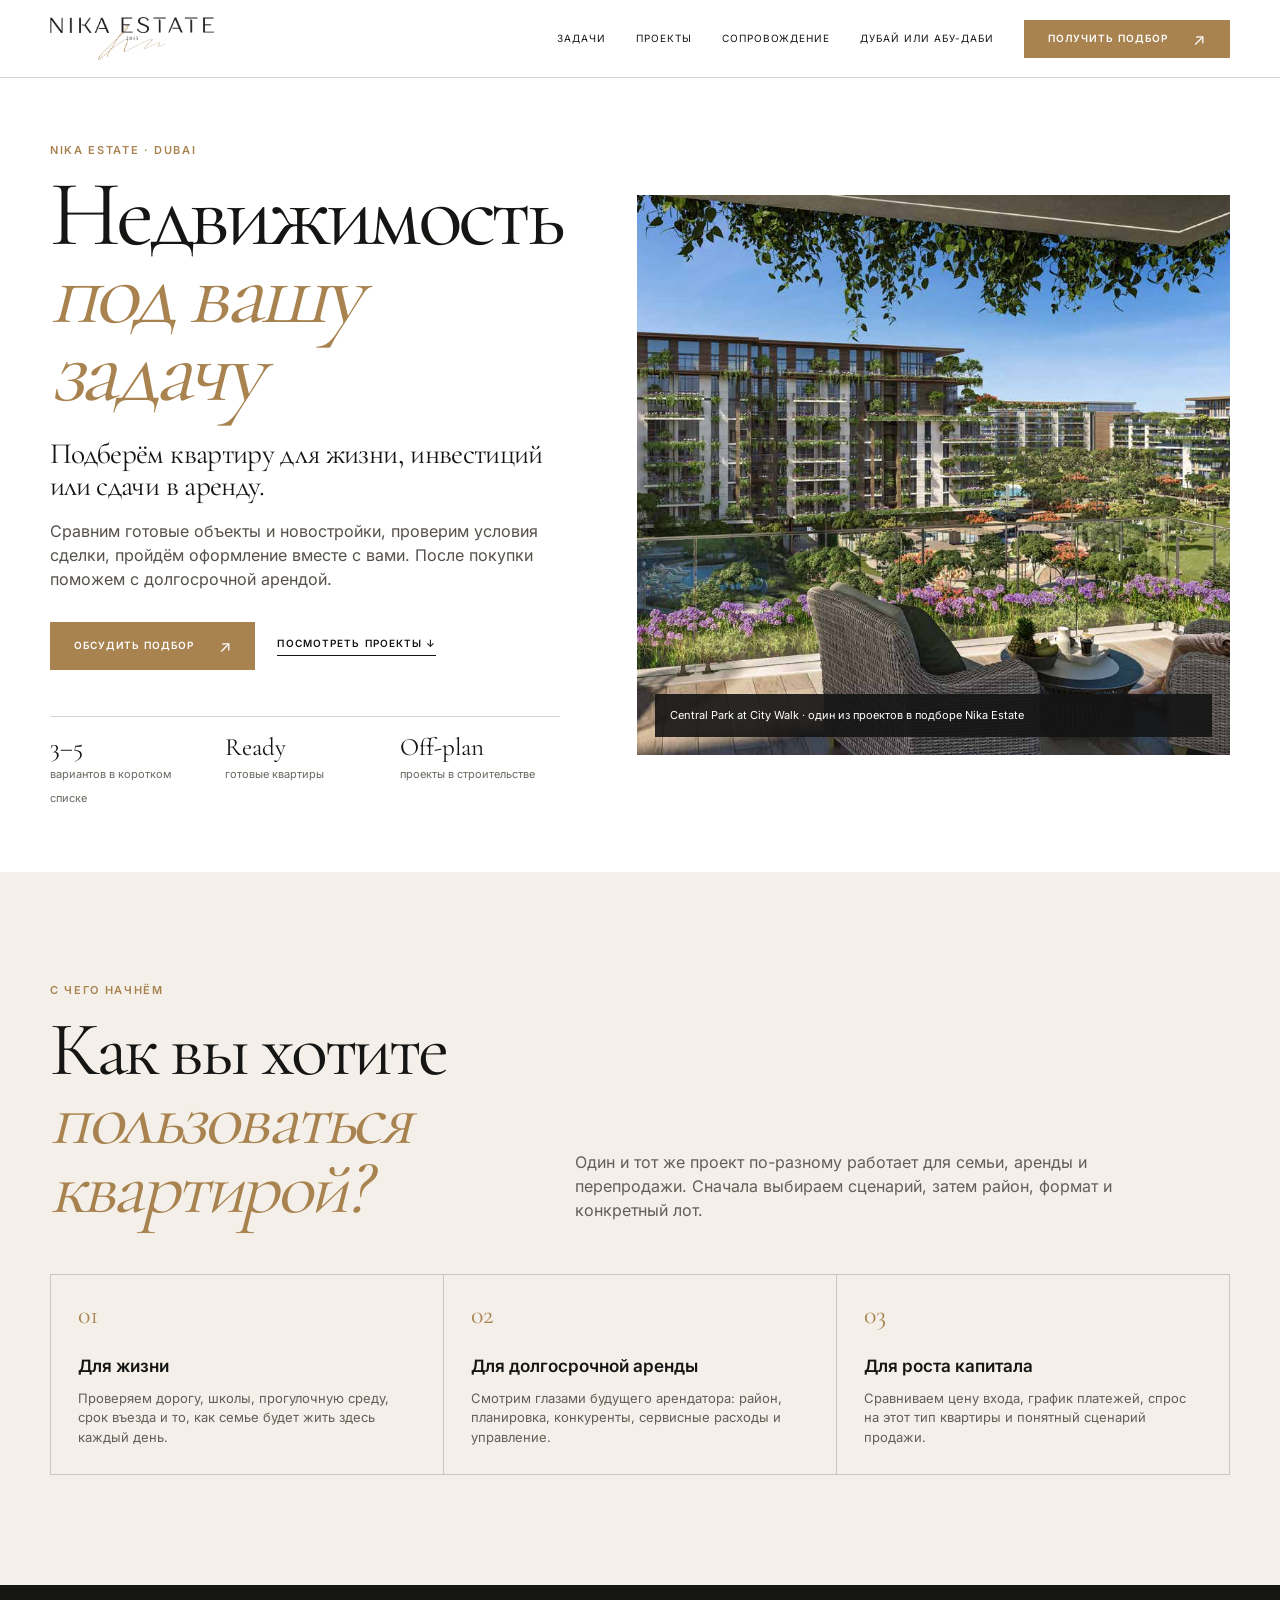
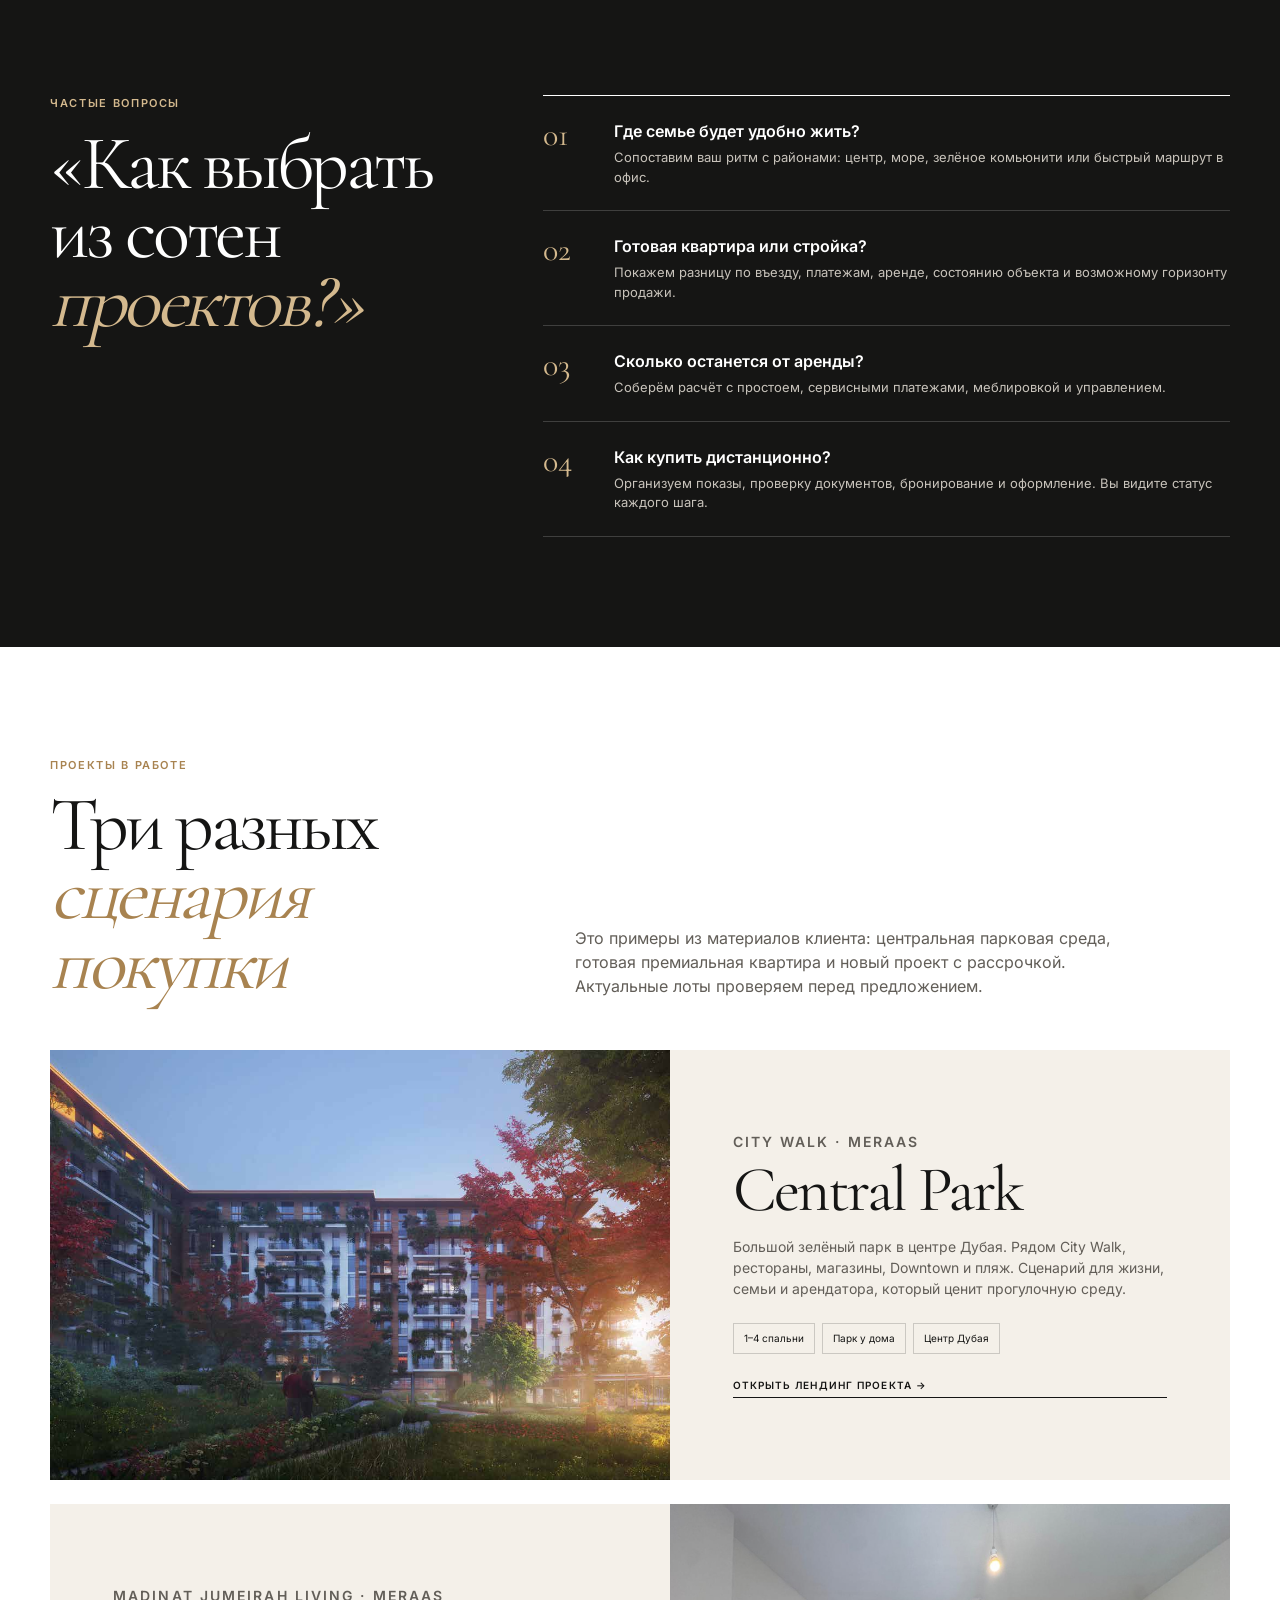
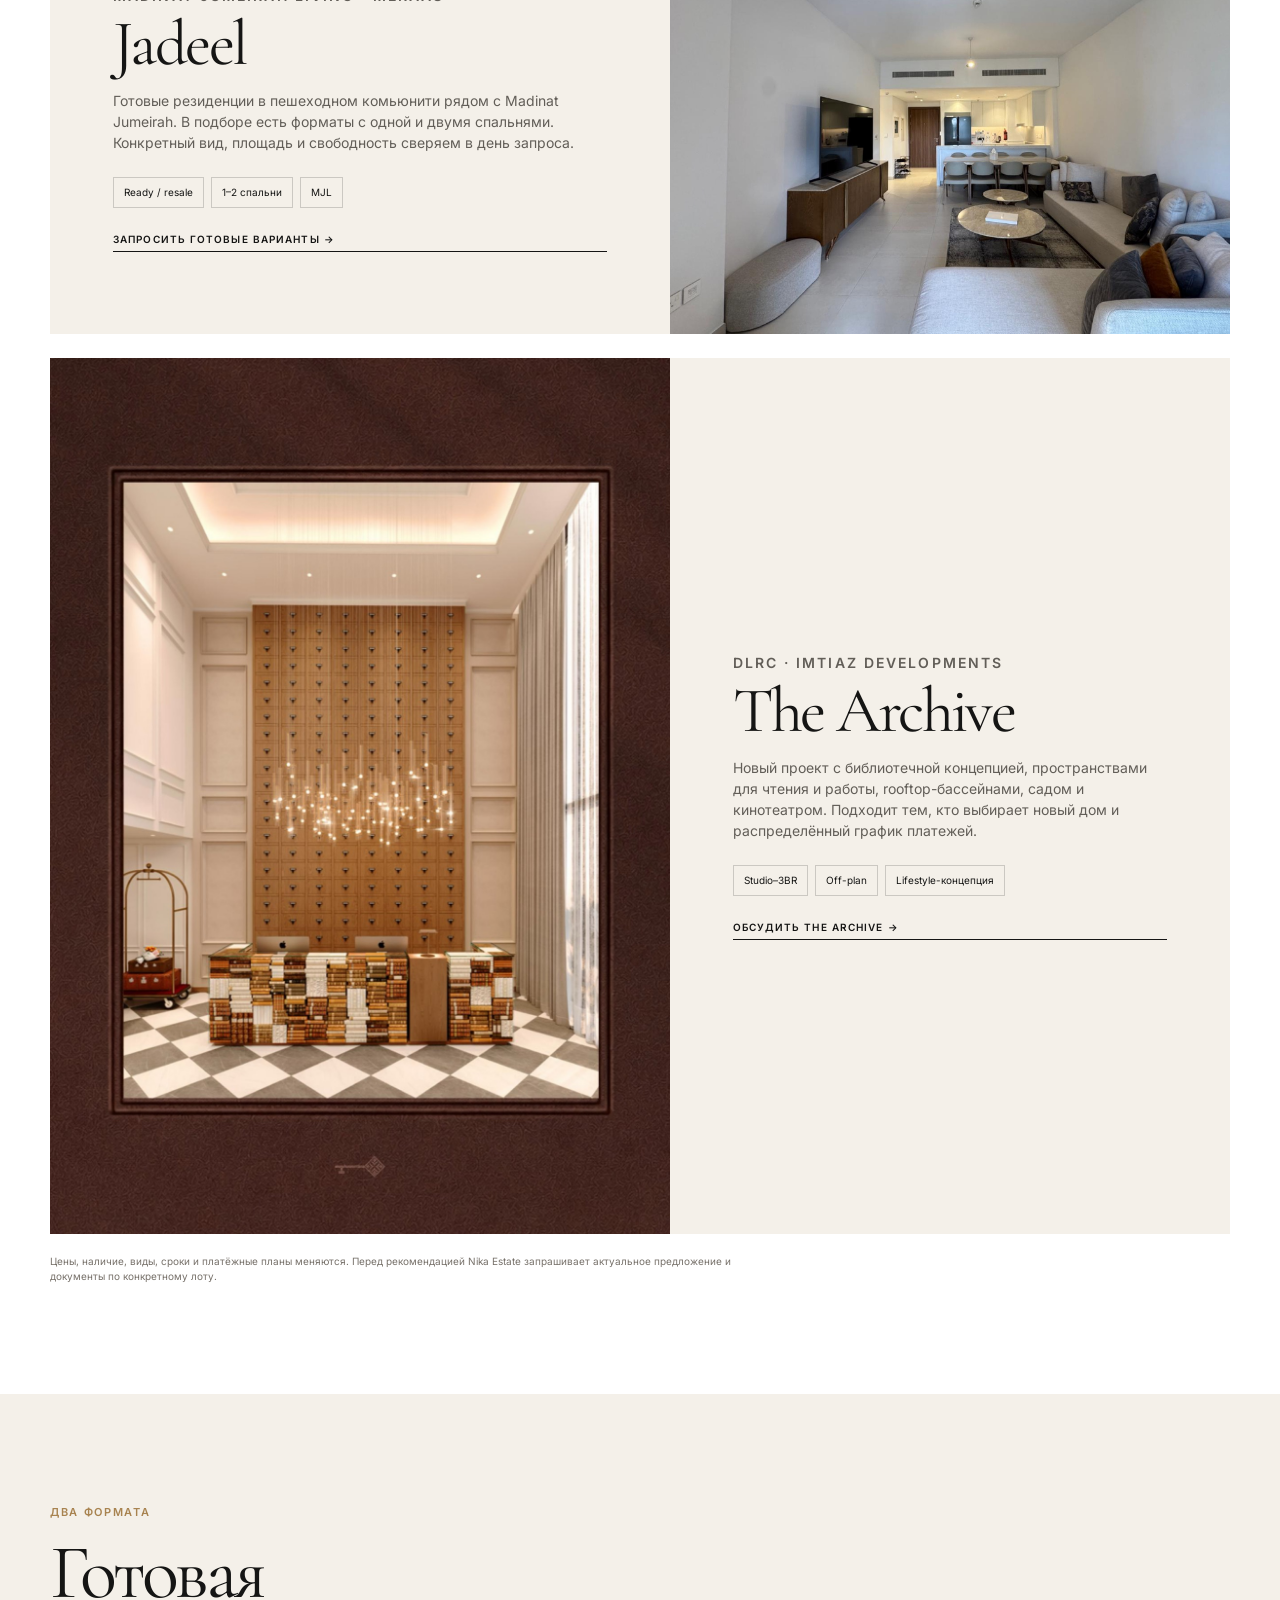
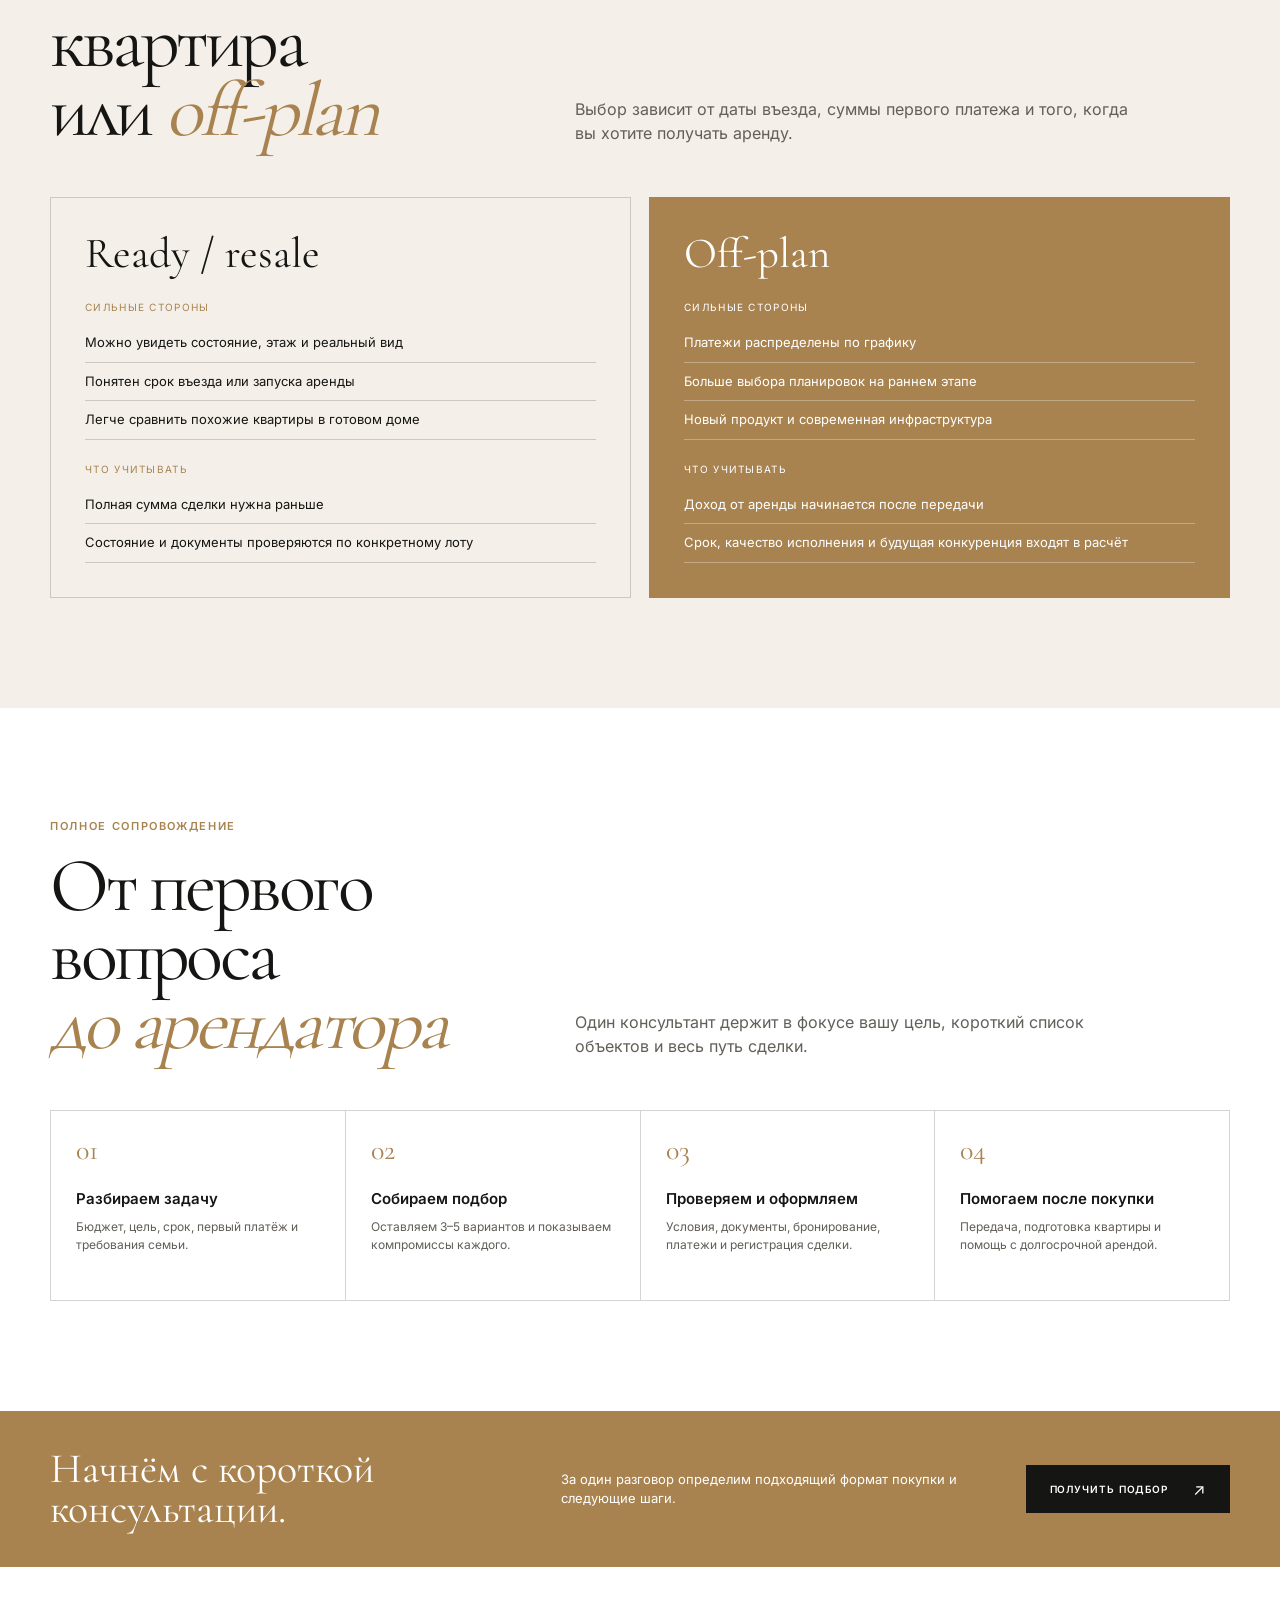
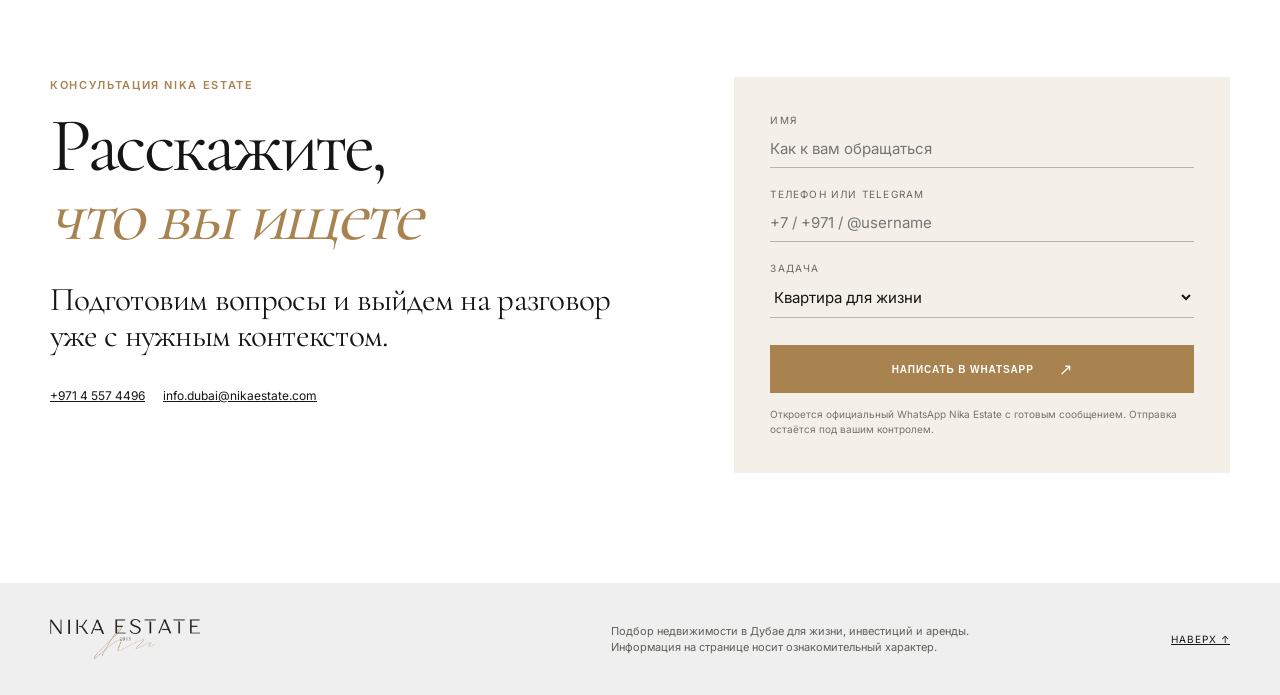
==== dubai/index.html @ c3566693 "Publish Nika Estate landing page collection" ====
<!doctype html>
<html lang="ru">
<head>
  <meta charset="utf-8">
  <meta name="viewport" content="width=device-width,initial-scale=1">
  <meta name="description" content="Подбор недвижимости в Дубае для жизни, инвестиций и аренды. Полное сопровождение сделки и помощь с долгосрочной арендой от Nika Estate.">
  <title>Недвижимость в Дубае — Nika Estate</title>
  <link rel="stylesheet" href="../assets/styles/site.css">
</head>
<body class="with-mobile-cta">
  <a class="skip" href="#content">К содержанию</a>
  <header class="site-header"><div class="shell header-inner">
    <a class="brand" href="../" aria-label="Nika Estate"><img src="../assets/logo-nika-estate.png" alt="Nika Estate"></a>
    <nav class="site-nav" aria-label="Навигация"><a href="#goals">Задачи</a><a href="#projects">Проекты</a><a href="#service">Сопровождение</a><a href="../uae/">Дубай или Абу-Даби</a><a class="button gold" href="#request">Получить подбор</a></nav>
    <button class="menu" type="button" aria-label="Открыть меню" aria-expanded="false"><i></i></button>
  </div></header>
  <main id="content">
    <section class="hero shell" id="top">
      <div class="hero-copy">
        <p class="eyebrow">Nika Estate · Dubai</p>
        <h1>Недвижимость<br><em>под вашу задачу</em></h1>
        <p class="lead">Подберём квартиру для жизни, инвестиций или сдачи в аренду.</p>
        <p>Сравним готовые объекты и новостройки, проверим условия сделки, пройдём оформление вместе с вами. После покупки поможем с долгосрочной арендой.</p>
        <div class="hero-actions"><a class="button gold" href="#request">Обсудить подбор</a><a class="text-link" href="#projects">Посмотреть проекты ↓</a></div>
        <div class="hero-proof"><div><b>3–5</b><span>вариантов в коротком списке</span></div><div><b>Ready</b><span>готовые квартиры</span></div><div><b>Off-plan</b><span>проекты в строительстве</span></div></div>
      </div>
      <div class="hero-media"><img src="../assets/images/central-park-terrace.jpg" alt="Резиденции Central Park at City Walk"><div class="caption">Central Park at City Walk · один из проектов в подборе Nika Estate</div></div>
    </section>

    <section class="section warm" id="goals"><div class="shell">
      <div class="section-head"><div><p class="eyebrow">С чего начнём</p><h2 class="display">Как вы хотите<br><em>пользоваться квартирой?</em></h2></div><p class="muted">Один и тот же проект по-разному работает для семьи, аренды и перепродажи. Сначала выбираем сценарий, затем район, формат и конкретный лот.</p></div>
      <div class="mini-grid">
        <article class="mini-card"><span class="num">01</span><h3>Для жизни</h3><p>Проверяем дорогу, школы, прогулочную среду, срок въезда и то, как семье будет жить здесь каждый день.</p></article>
        <article class="mini-card"><span class="num">02</span><h3>Для долгосрочной аренды</h3><p>Смотрим глазами будущего арендатора: район, планировка, конкуренты, сервисные расходы и управление.</p></article>
        <article class="mini-card"><span class="num">03</span><h3>Для роста капитала</h3><p>Сравниваем цену входа, график платежей, спрос на этот тип квартиры и понятный сценарий продажи.</p></article>
      </div>
    </div></section>

    <section class="section dark"><div class="shell route">
      <div><p class="eyebrow">Частые вопросы</p><h2 class="display">«Как выбрать<br>из сотен<br><em>проектов?»</em></h2></div>
      <div class="route-list">
        <div class="route-item"><b>01</b><div><h3>Где семье будет удобно жить?</h3><p>Сопоставим ваш ритм с районами: центр, море, зелёное комьюнити или быстрый маршрут в офис.</p></div></div>
        <div class="route-item"><b>02</b><div><h3>Готовая квартира или стройка?</h3><p>Покажем разницу по въезду, платежам, аренде, состоянию объекта и возможному горизонту продажи.</p></div></div>
        <div class="route-item"><b>03</b><div><h3>Сколько останется от аренды?</h3><p>Соберём расчёт с простоем, сервисными платежами, меблировкой и управлением.</p></div></div>
        <div class="route-item"><b>04</b><div><h3>Как купить дистанционно?</h3><p>Организуем показы, проверку документов, бронирование и оформление. Вы видите статус каждого шага.</p></div></div>
      </div>
    </div></section>

    <section class="section" id="projects"><div class="shell">
      <div class="section-head"><div><p class="eyebrow">Проекты в работе</p><h2 class="display">Три разных<br><em>сценария покупки</em></h2></div><p class="muted">Это примеры из материалов клиента: центральная парковая среда, готовая премиальная квартира и новый проект с рассрочкой. Актуальные лоты проверяем перед предложением.</p></div>
      <div class="project-list">
        <article class="project"><div class="project-photo"><img src="../assets/images/central-park-garden.jpg" alt="Central Park at City Walk"></div><div class="project-copy"><p class="eyebrow">City Walk · Meraas</p><h3>Central Park</h3><p>Большой зелёный парк в центре Дубая. Рядом City Walk, рестораны, магазины, Downtown и пляж. Сценарий для жизни, семьи и арендатора, который ценит прогулочную среду.</p><div class="chips"><span class="chip">1–4 спальни</span><span class="chip">Парк у дома</span><span class="chip">Центр Дубая</span></div><a class="text-link" href="../">Открыть лендинг проекта →</a></div></article>
        <article class="project"><div class="project-photo"><img src="../assets/images/portfolio/jadeel-living.jpg" alt="Готовая квартира Jadeel"></div><div class="project-copy"><p class="eyebrow">Madinat Jumeirah Living · Meraas</p><h3>Jadeel</h3><p>Готовые резиденции в пешеходном комьюнити рядом с Madinat Jumeirah. В подборе есть форматы с одной и двумя спальнями. Конкретный вид, площадь и свободность сверяем в день запроса.</p><div class="chips"><span class="chip">Ready / resale</span><span class="chip">1–2 спальни</span><span class="chip">MJL</span></div><a class="text-link" href="#request">Запросить готовые варианты →</a></div></article>
        <article class="project"><div class="project-photo"><img src="../assets/images/portfolio/archive-lobby.jpg" alt="Лобби The Archive by Imtiaz"></div><div class="project-copy"><p class="eyebrow">DLRC · Imtiaz Developments</p><h3>The Archive</h3><p>Новый проект с библиотечной концепцией, пространствами для чтения и работы, rooftop-бассейнами, садом и кинотеатром. Подходит тем, кто выбирает новый дом и распределённый график платежей.</p><div class="chips"><span class="chip">Studio–3BR</span><span class="chip">Off-plan</span><span class="chip">Lifestyle-концепция</span></div><a class="text-link" href="#request">Обсудить The Archive →</a></div></article>
      </div>
      <p class="availability">Цены, наличие, виды, сроки и платёжные планы меняются. Перед рекомендацией Nika Estate запрашивает актуальное предложение и документы по конкретному лоту.</p>
    </div></section>

    <section class="section warm"><div class="shell">
      <div class="section-head"><div><p class="eyebrow">Два формата</p><h2 class="display">Готовая квартира<br>или <em>off-plan</em></h2></div><p class="muted">Выбор зависит от даты въезда, суммы первого платежа и того, когда вы хотите получать аренду.</p></div>
      <div class="compare"><article class="compare-card"><h3>Ready / resale</h3><p class="compare-label">Сильные стороны</p><ul><li>Можно увидеть состояние, этаж и реальный вид</li><li>Понятен срок въезда или запуска аренды</li><li>Легче сравнить похожие квартиры в готовом доме</li></ul><p class="compare-label">Что учитывать</p><ul><li>Полная сумма сделки нужна раньше</li><li>Состояние и документы проверяются по конкретному лоту</li></ul></article><article class="compare-card gold-card"><h3>Off-plan</h3><p class="compare-label">Сильные стороны</p><ul><li>Платежи распределены по графику</li><li>Больше выбора планировок на раннем этапе</li><li>Новый продукт и современная инфраструктура</li></ul><p class="compare-label">Что учитывать</p><ul><li>Доход от аренды начинается после передачи</li><li>Срок, качество исполнения и будущая конкуренция входят в расчёт</li></ul></article></div>
    </div></section>

    <section class="section" id="service"><div class="shell">
      <div class="section-head"><div><p class="eyebrow">Полное сопровождение</p><h2 class="display">От первого вопроса<br><em>до арендатора</em></h2></div><p class="muted">Один консультант держит в фокусе вашу цель, короткий список объектов и весь путь сделки.</p></div>
      <div class="steps"><article class="step"><b>01</b><h3>Разбираем задачу</h3><p>Бюджет, цель, срок, первый платёж и требования семьи.</p></article><article class="step"><b>02</b><h3>Собираем подбор</h3><p>Оставляем 3–5 вариантов и показываем компромиссы каждого.</p></article><article class="step"><b>03</b><h3>Проверяем и оформляем</h3><p>Условия, документы, бронирование, платежи и регистрация сделки.</p></article><article class="step"><b>04</b><h3>Помогаем после покупки</h3><p>Передача, подготовка квартиры и помощь с долгосрочной арендой.</p></article></div>
    </div></section>

    <section class="banner"><div class="shell"><h2>Начнём с короткой консультации.</h2><p>За один разговор определим подходящий формат покупки и следующие шаги.</p><a class="button" href="#request">Получить подбор</a></div></section>

    <section class="section" id="request"><div class="shell form-grid"><div><p class="eyebrow">Консультация Nika Estate</p><h2 class="display">Расскажите,<br><em>что вы ищете</em></h2><p class="lead">Подготовим вопросы и выйдем на разговор уже с нужным контекстом.</p><div class="contact-line"><a href="tel:+97145574496">+971 4 557 4496</a><a href="mailto:info.dubai@nikaestate.com">info.dubai@nikaestate.com</a></div></div><form class="lead-form" data-page="подбор недвижимости в Дубае"><label>Имя<input name="name" required autocomplete="name" placeholder="Как к вам обращаться"></label><label>Телефон или Telegram<input name="contact" required autocomplete="tel" placeholder="+7 / +971 / @username"></label><label>Задача<select name="goal"><option>Квартира для жизни</option><option>Покупка под аренду</option><option>Инвестиция и будущая продажа</option><option>Пока выбираю сценарий</option></select></label><button class="button gold" type="submit">Написать в WhatsApp</button><p class="form-note">Откроется официальный WhatsApp Nika Estate с готовым сообщением. Отправка остаётся под вашим контролем.</p></form></div></section>
  </main>
  <footer class="site-footer"><div class="shell footer-inner"><img src="../assets/logo-nika-estate.png" alt="Nika Estate"><p>Подбор недвижимости в Дубае для жизни, инвестиций и аренды.<br>Информация на странице носит ознакомительный характер.</p><a href="#top">Наверх ↑</a></div></footer>
  <div class="mobile-cta"><a class="button gold" href="#request">Получить подбор</a></div>
  <script src="../assets/scripts/site.js"></script>
</body>
</html>
---- assets/styles/site.css ----
@font-face{font-family:Inter;src:url("../fonts/inter-regular.ttf") format("truetype");font-weight:400;font-display:swap}
@font-face{font-family:Inter;src:url("../fonts/inter-semibold.ttf") format("truetype");font-weight:600;font-display:swap}
@font-face{font-family:Cormorant;src:url("../fonts/cormorant-garamond-regular.ttf") format("truetype");font-weight:400;font-display:swap}
@font-face{font-family:Cormorant;src:url("../fonts/cormorant-garamond-semibold.ttf") format("truetype");font-weight:600;font-display:swap}
:root{--ink:#151514;--paper:#fff;--sand:#f4f0e9;--mist:#eceae6;--gold:#a88350;--gold-light:#d4b98e;--muted:#625e58;--line:rgba(21,21,20,.18);--dark-line:rgba(255,255,255,.18);--serif:Cormorant,Georgia,serif;--sans:Inter,Arial,sans-serif}
*{box-sizing:border-box}html{scroll-behavior:smooth}body{margin:0;background:var(--paper);color:var(--ink);font:400 16px/1.5 var(--sans)}body.with-mobile-cta{padding-bottom:0}img{display:block;width:100%;height:auto}a{color:inherit}.skip{position:fixed;left:18px;top:-80px;z-index:100;background:#111;color:#fff;padding:10px 14px}.skip:focus{top:16px}.shell{width:min(1180px,calc(100% - 48px));margin:0 auto}.section{padding:110px 0}.section.compact{padding:78px 0}.dark{background:var(--ink);color:#fff}.warm{background:var(--sand)}.eyebrow{margin:0 0 17px;color:var(--gold);font-size:11px;font-weight:600;letter-spacing:.15em;text-transform:uppercase}.dark .eyebrow{color:var(--gold-light)}.display{margin:0;font:400 clamp(52px,6vw,88px)/.9 var(--serif);letter-spacing:-.045em}.display em{color:var(--gold);font-style:italic}.dark .display em{color:var(--gold-light)}.lead{font:400 clamp(25px,2.6vw,37px)/1.08 var(--serif);letter-spacing:-.022em}.muted{color:var(--muted)}.dark .muted{color:#c8c3bb}.button{min-height:48px;border:1px solid var(--ink);padding:0 23px;display:inline-flex;align-items:center;justify-content:center;gap:25px;background:var(--ink);color:#fff;text-decoration:none;text-transform:uppercase;letter-spacing:.09em;font-size:10px;font-weight:600;cursor:pointer;transition:.2s}.button:after{content:"↗";font-size:16px;font-weight:400}.button:hover{background:var(--gold);border-color:var(--gold)}.button.gold{background:var(--gold);border-color:var(--gold)}.button.gold:hover{background:#8f7149;border-color:#8f7149}.button.light{background:#fff;border-color:#fff;color:var(--ink)}.button.outline{background:transparent;color:var(--ink)}.dark .button.outline{color:#fff;border-color:rgba(255,255,255,.5)}.text-link{display:inline-flex;gap:12px;border-bottom:1px solid currentColor;padding-bottom:4px;text-decoration:none;font-size:10px;font-weight:600;letter-spacing:.11em;text-transform:uppercase}.site-header{height:78px;position:sticky;top:0;z-index:40;background:rgba(255,255,255,.96);backdrop-filter:blur(12px);border-bottom:1px solid var(--line)}.header-inner{height:100%;display:flex;align-items:center;justify-content:space-between;gap:30px}.brand img{width:164px}.site-nav{display:flex;align-items:center;gap:30px}.site-nav a{font-size:10px;text-transform:uppercase;letter-spacing:.1em;text-decoration:none}.site-nav .button{min-height:38px;color:#fff}.menu{display:none;width:42px;height:42px;border:0;background:transparent;padding:10px}.menu i,.menu:after{content:"";display:block;width:22px;height:1px;background:#111;margin:6px 0}.hero{min-height:690px;display:grid;grid-template-columns:.9fr 1.1fr;gap:clamp(45px,6vw,100px);align-items:center;padding-top:64px;padding-bottom:64px}.hero-copy{max-width:590px}.hero h1{font:400 clamp(60px,7.3vw,106px)/.84 var(--serif);letter-spacing:-.05em;margin:0 0 27px}.hero h1 em{display:block;color:var(--gold);font-style:italic}.hero .lead{font-size:clamp(24px,2.3vw,34px);margin:0 0 17px;max-width:540px}.hero p:not(.eyebrow):not(.lead){color:#55514b;max-width:520px}.hero-actions{display:flex;align-items:center;gap:22px;flex-wrap:wrap;margin-top:31px}.hero-proof{display:grid;grid-template-columns:repeat(3,1fr);gap:15px;border-top:1px solid var(--line);padding-top:18px;margin-top:46px}.hero-proof b{font:400 25px/1 var(--serif);display:block}.hero-proof span{font-size:11px;color:#6b665f}.hero-media{height:560px;position:relative;overflow:hidden;background:#d7d3cc}.hero-media img{height:100%;object-fit:cover}.hero-media .caption{position:absolute;left:18px;right:18px;bottom:18px;background:rgba(21,21,20,.9);color:#fff;padding:13px 15px;font-size:11px}.hero.dark-hero{width:100%;max-width:none;background:var(--ink);color:#fff;padding-left:max(24px,calc((100vw - 1180px)/2));padding-right:max(24px,calc((100vw - 1180px)/2))}.dark-hero p:not(.eyebrow):not(.lead){color:#d0cac2}.dark-hero .hero-proof{border-color:var(--dark-line)}.dark-hero .hero-proof span{color:#c5beb6}.section-head{display:grid;grid-template-columns:.82fr 1.18fr;gap:70px;align-items:end;margin-bottom:52px}.section-head>p{margin:0;max-width:570px}.mini-grid{display:grid;grid-template-columns:repeat(3,1fr);border-top:1px solid var(--line);border-left:1px solid var(--line)}.mini-card{padding:27px;min-height:195px;border-right:1px solid var(--line);border-bottom:1px solid var(--line)}.mini-card .num{display:block;color:var(--gold);font:400 26px/1 var(--serif);margin-bottom:26px}.mini-card h3{font-size:17px;margin:0 0 9px}.mini-card p{font-size:13px;color:var(--muted);margin:0}.dark .mini-grid{border-color:var(--dark-line)}.dark .mini-card{border-color:var(--dark-line)}.dark .mini-card p{color:#c8c3bb}.question-grid{display:grid;grid-template-columns:repeat(2,1fr);gap:1px;background:var(--line);border:1px solid var(--line)}.question{background:#fff;padding:29px;min-height:160px}.question span{font:400 27px/1 var(--serif);color:var(--gold)}.question h3{font:400 27px/1.05 var(--serif);margin:17px 0 8px}.question p{font-size:13px;color:var(--muted);margin:0}.route{display:grid;grid-template-columns:.75fr 1.25fr;gap:80px}.route-list{border-top:1px solid currentColor}.route-item{display:grid;grid-template-columns:54px 1fr;gap:17px;padding:23px 0;border-bottom:1px solid var(--dark-line)}.route-item b{font:400 32px/1 var(--serif);color:var(--gold-light)}.route-item h3{font-size:16px;margin:0 0 5px}.route-item p{font-size:13px;color:#c8c3bb;margin:0}.project-list{display:grid;gap:24px}.project{display:grid;grid-template-columns:1.05fr .95fr;min-height:430px;background:var(--sand)}.project:nth-child(even) .project-photo{order:2}.project-photo{min-height:410px;overflow:hidden}.project-photo img{height:100%;object-fit:cover}.project-copy{padding:clamp(34px,5vw,63px);display:flex;flex-direction:column;justify-content:center}.project-copy h3{font:400 clamp(43px,5vw,65px)/.88 var(--serif);letter-spacing:-.04em;margin:10px 0 18px}.project-copy>p{font-size:14px;color:var(--muted);margin:0}.chips{display:flex;flex-wrap:wrap;gap:7px;margin:24px 0}.chip{border:1px solid var(--line);padding:7px 10px;font-size:10px}.availability{font-size:10px;color:#77716a;max-width:720px;margin:20px 0 0}.compare{display:grid;grid-template-columns:1fr 1fr;gap:18px}.compare-card{border:1px solid var(--line);padding:34px}.compare-card.gold-card{background:var(--gold);color:#fff;border-color:var(--gold)}.compare-card h3{font:400 43px/1 var(--serif);margin:0 0 25px}.compare-label{font-size:10px;letter-spacing:.13em;text-transform:uppercase;margin:22px 0 9px;color:var(--gold)}.gold-card .compare-label{color:#fff}.compare-card ul{list-style:none;padding:0;margin:0}.compare-card li{font-size:13px;padding:9px 0;border-bottom:1px solid var(--line)}.gold-card li{border-color:rgba(255,255,255,.3)}.choice-row{display:grid;grid-template-columns:repeat(3,1fr);gap:14px;margin-top:22px}.choice{padding:22px;background:#fff;border:1px solid var(--line)}.choice b{display:block;font:400 27px/1 var(--serif);margin-bottom:9px}.choice span{font-size:12px;color:var(--muted)}.stat-row{display:grid;grid-template-columns:repeat(3,1fr);gap:1px;background:var(--line);margin-top:45px}.stat{background:#fff;padding:25px;min-height:128px}.stat strong{display:block;font:400 35px/1 var(--serif);color:var(--gold);margin-bottom:10px}.stat span{font-size:12px;color:var(--muted)}.banner{background:var(--gold);color:#fff;padding:38px 0}.banner .shell{display:flex;align-items:center;justify-content:space-between;gap:30px}.banner h2{font:400 42px/.95 var(--serif);margin:0}.banner p{margin:0;max-width:470px;font-size:13px}.banner .button{white-space:nowrap}.steps{display:grid;grid-template-columns:repeat(4,1fr);border-top:1px solid var(--line);border-left:1px solid var(--line)}.step{min-height:190px;padding:25px;border-right:1px solid var(--line);border-bottom:1px solid var(--line)}.step b{font:400 28px/1 var(--serif);color:var(--gold)}.step h3{font-size:15px;margin:23px 0 7px}.step p{font-size:12px;color:var(--muted);margin:0}.meeting-list{display:grid;grid-template-columns:repeat(2,1fr);border-top:1px solid var(--line);border-left:1px solid var(--line)}.meeting-item{min-height:135px;padding:25px;border-right:1px solid var(--line);border-bottom:1px solid var(--line);display:grid;grid-template-columns:45px 1fr;gap:15px}.meeting-item b{font:400 31px/1 var(--serif);color:var(--gold)}.meeting-item p{font-size:14px;margin:0}.dark .meeting-list{border-color:var(--dark-line)}.dark .meeting-item{border-color:var(--dark-line)}.trust{display:grid;grid-template-columns:1fr 1fr;gap:70px;align-items:center}.trust-media{height:420px}.trust-media img{height:100%;object-fit:cover}.trust-copy ul{list-style:none;padding:0;margin:28px 0}.trust-copy li{padding:11px 0;border-bottom:1px solid var(--line);font-size:13px}.form-grid{display:grid;grid-template-columns:1fr .82fr;gap:80px;align-items:start}.lead-form{background:var(--sand);padding:36px}.lead-form label{display:block;font-size:10px;letter-spacing:.12em;text-transform:uppercase;color:#6d675f;margin:0 0 19px}.lead-form input,.lead-form select,.lead-form textarea{width:100%;display:block;border:0;border-bottom:1px solid #bcb2a5;background:transparent;border-radius:0;padding:11px 0 9px;font:400 15px var(--sans);color:var(--ink);outline:none}.lead-form textarea{min-height:70px;resize:vertical}.lead-form input:focus,.lead-form select:focus,.lead-form textarea:focus{border-color:var(--gold)}.lead-form .button{width:100%;margin-top:8px}.form-note{font-size:10px;color:#77716a;margin:14px 0 0}.contact-line{display:flex;gap:18px;flex-wrap:wrap;margin-top:26px;font-size:12px}.faq{max-width:850px;margin-left:auto}.faq-item{border-bottom:1px solid var(--line)}.faq-button{width:100%;background:transparent;border:0;padding:20px 0;display:flex;justify-content:space-between;gap:20px;text-align:left;font:400 17px var(--sans);cursor:pointer}.faq-button span:last-child{font:400 28px/1 var(--serif);color:var(--gold)}.faq-answer{display:none;padding:0 45px 20px 0;color:var(--muted);font-size:13px}.faq-item.open .faq-answer{display:block}.faq-item.open .faq-button span:last-child{transform:rotate(45deg)}.source-note{font-size:10px;color:#77716a;margin-top:28px}.source-note a{color:inherit}.site-footer{background:#efefef;padding:36px 0}.footer-inner{display:grid;grid-template-columns:1fr 1fr auto;gap:30px;align-items:center}.footer-inner img{width:150px}.footer-inner p{font-size:11px;color:#625e58;margin:0}.footer-inner a{font-size:10px;text-transform:uppercase;letter-spacing:.1em}.mobile-cta{display:none}
@media(max-width:900px){.site-nav{gap:16px}.site-nav a{font-size:9px}.hero{grid-template-columns:1fr;gap:35px;min-height:auto;padding-top:35px}.hero-copy{max-width:720px}.hero-media{height:440px}.section-head,.route,.trust,.form-grid{grid-template-columns:1fr;gap:33px}.mini-grid{grid-template-columns:repeat(2,1fr)}.steps{grid-template-columns:repeat(2,1fr)}.project{grid-template-columns:1fr}.project:nth-child(even) .project-photo{order:0}.project-photo{min-height:340px}.trust-media{height:360px}}
@media(max-width:680px){body.with-mobile-cta{padding-bottom:66px}.shell{width:calc(100% - 40px)}.section{padding:72px 0}.section.compact{padding:58px 0}.site-header{height:67px}.brand img{width:137px}.menu{display:block}.site-nav{display:none;position:absolute;left:0;right:0;top:66px;background:#fff;border-bottom:1px solid var(--line);padding:18px 20px;flex-direction:column;align-items:stretch;gap:0}.site-nav.open{display:flex}.site-nav a{padding:13px 0;border-bottom:1px solid var(--line);font-size:10px}.site-nav .button{margin-top:12px}.display{font-size:48px;line-height:.9}.hero{padding-top:22px;padding-bottom:58px;gap:26px}.hero h1{font-size:56px;line-height:.86;margin-bottom:20px}.hero .lead{font-size:25px}.hero p:not(.eyebrow):not(.lead){font-size:13px}.hero-media{height:300px;margin-left:-20px;margin-right:-20px}.dark-hero{padding-left:20px;padding-right:20px}.dark-hero .hero-media{margin-left:0;margin-right:0}.hero-proof{margin-top:33px}.hero-proof b{font-size:22px}.hero-proof span{font-size:9px}.hero-actions{align-items:stretch}.hero-actions .button{width:100%}.section-head{margin-bottom:33px}.section-head>p{font-size:13px}.mini-grid,.question-grid,.compare,.choice-row,.stat-row,.meeting-list{grid-template-columns:1fr}.mini-card{min-height:150px;padding:23px}.question{min-height:140px;padding:23px}.route{gap:30px}.route-item{padding:19px 0}.project-list{gap:16px}.project{min-height:0}.project-photo{min-height:260px;max-height:300px}.project-copy{padding:31px 24px}.project-copy h3{font-size:47px}.compare-card{padding:27px 23px}.compare-card h3{font-size:39px}.stat{min-height:100px}.banner{padding:30px 0}.banner .shell{display:block}.banner h2{font-size:36px}.banner p{margin:13px 0 20px}.banner .button{width:100%}.steps{grid-template-columns:1fr}.step{min-height:145px}.meeting-item{min-height:110px;padding:21px}.trust-media{height:280px}.lead-form{padding:27px 22px;margin:0 -2px}.faq{margin:0}.footer-inner{grid-template-columns:1fr auto}.footer-inner p{display:none}.mobile-cta{display:block;position:fixed;left:12px;right:12px;bottom:12px;z-index:45}.mobile-cta .button{width:100%;box-shadow:0 8px 25px rgba(0,0,0,.24)}}
@media(prefers-reduced-motion:reduce){html{scroll-behavior:auto}*{transition:none!important}}
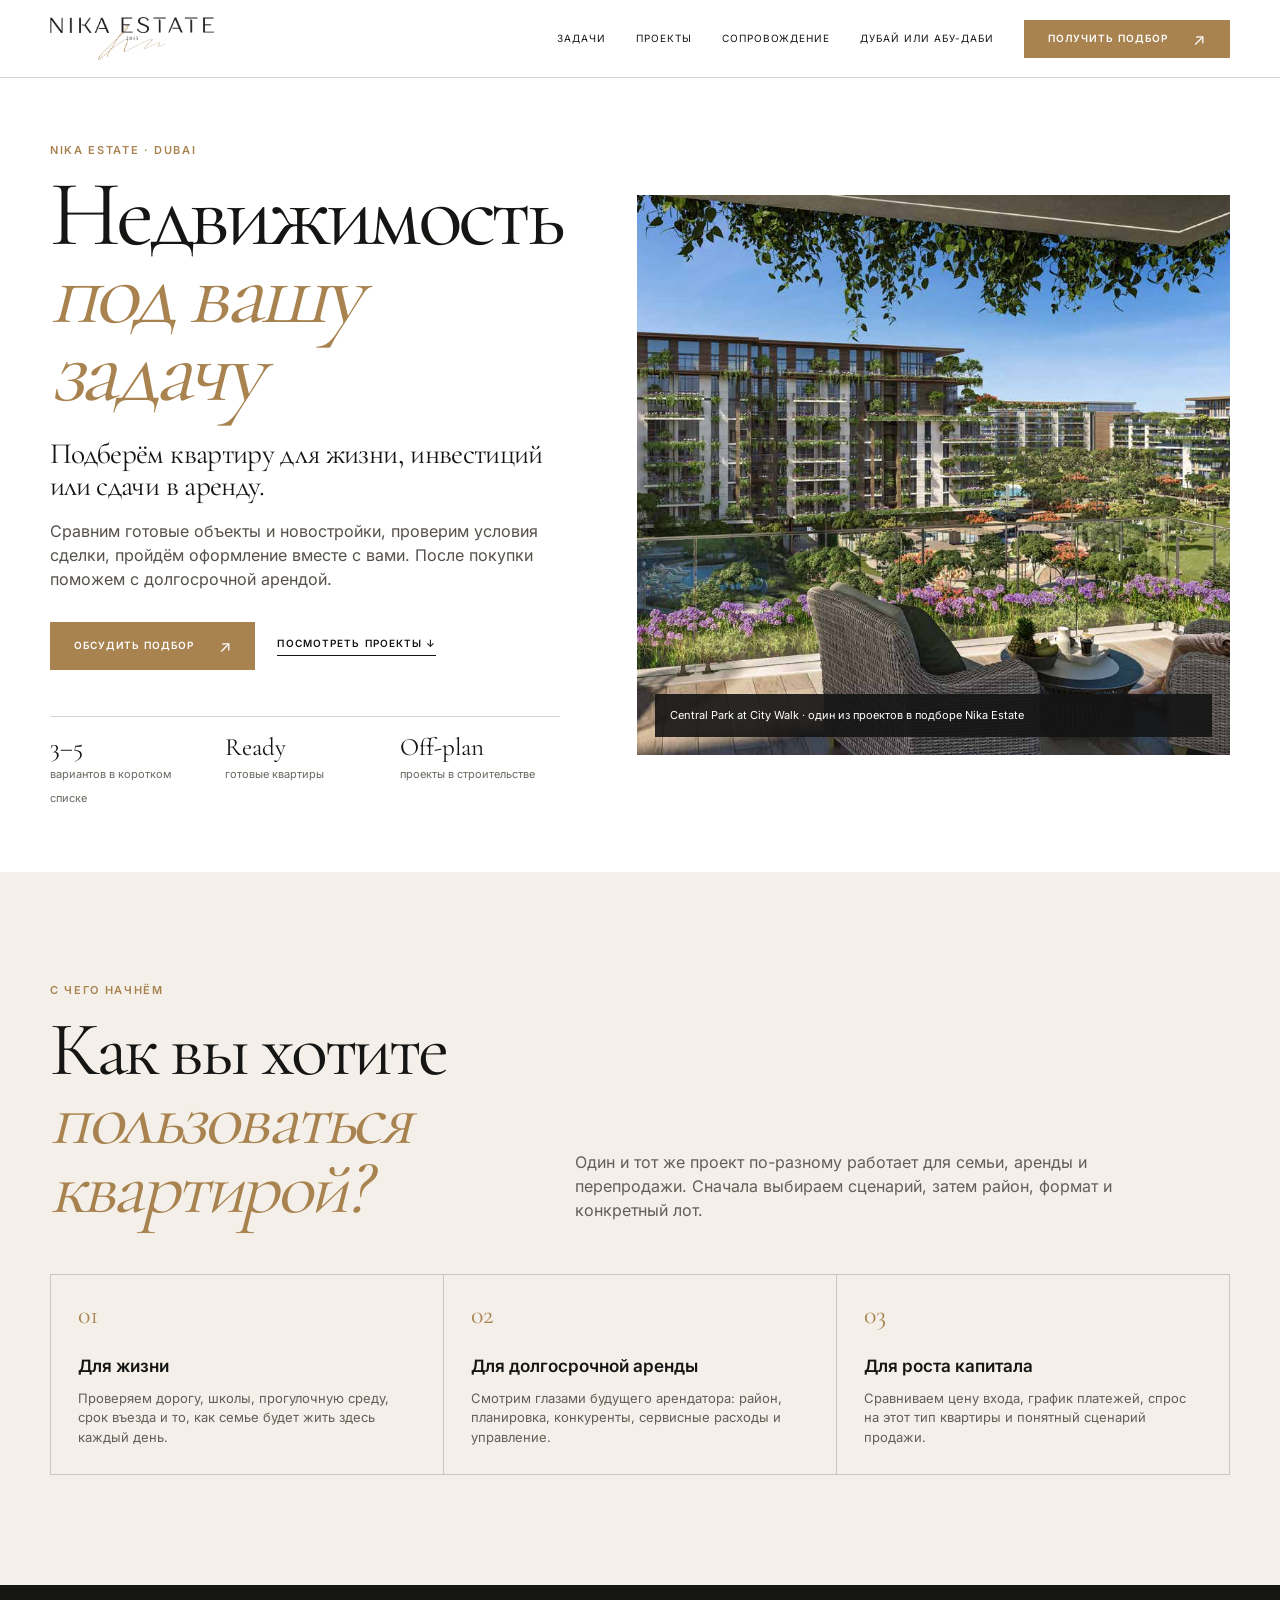
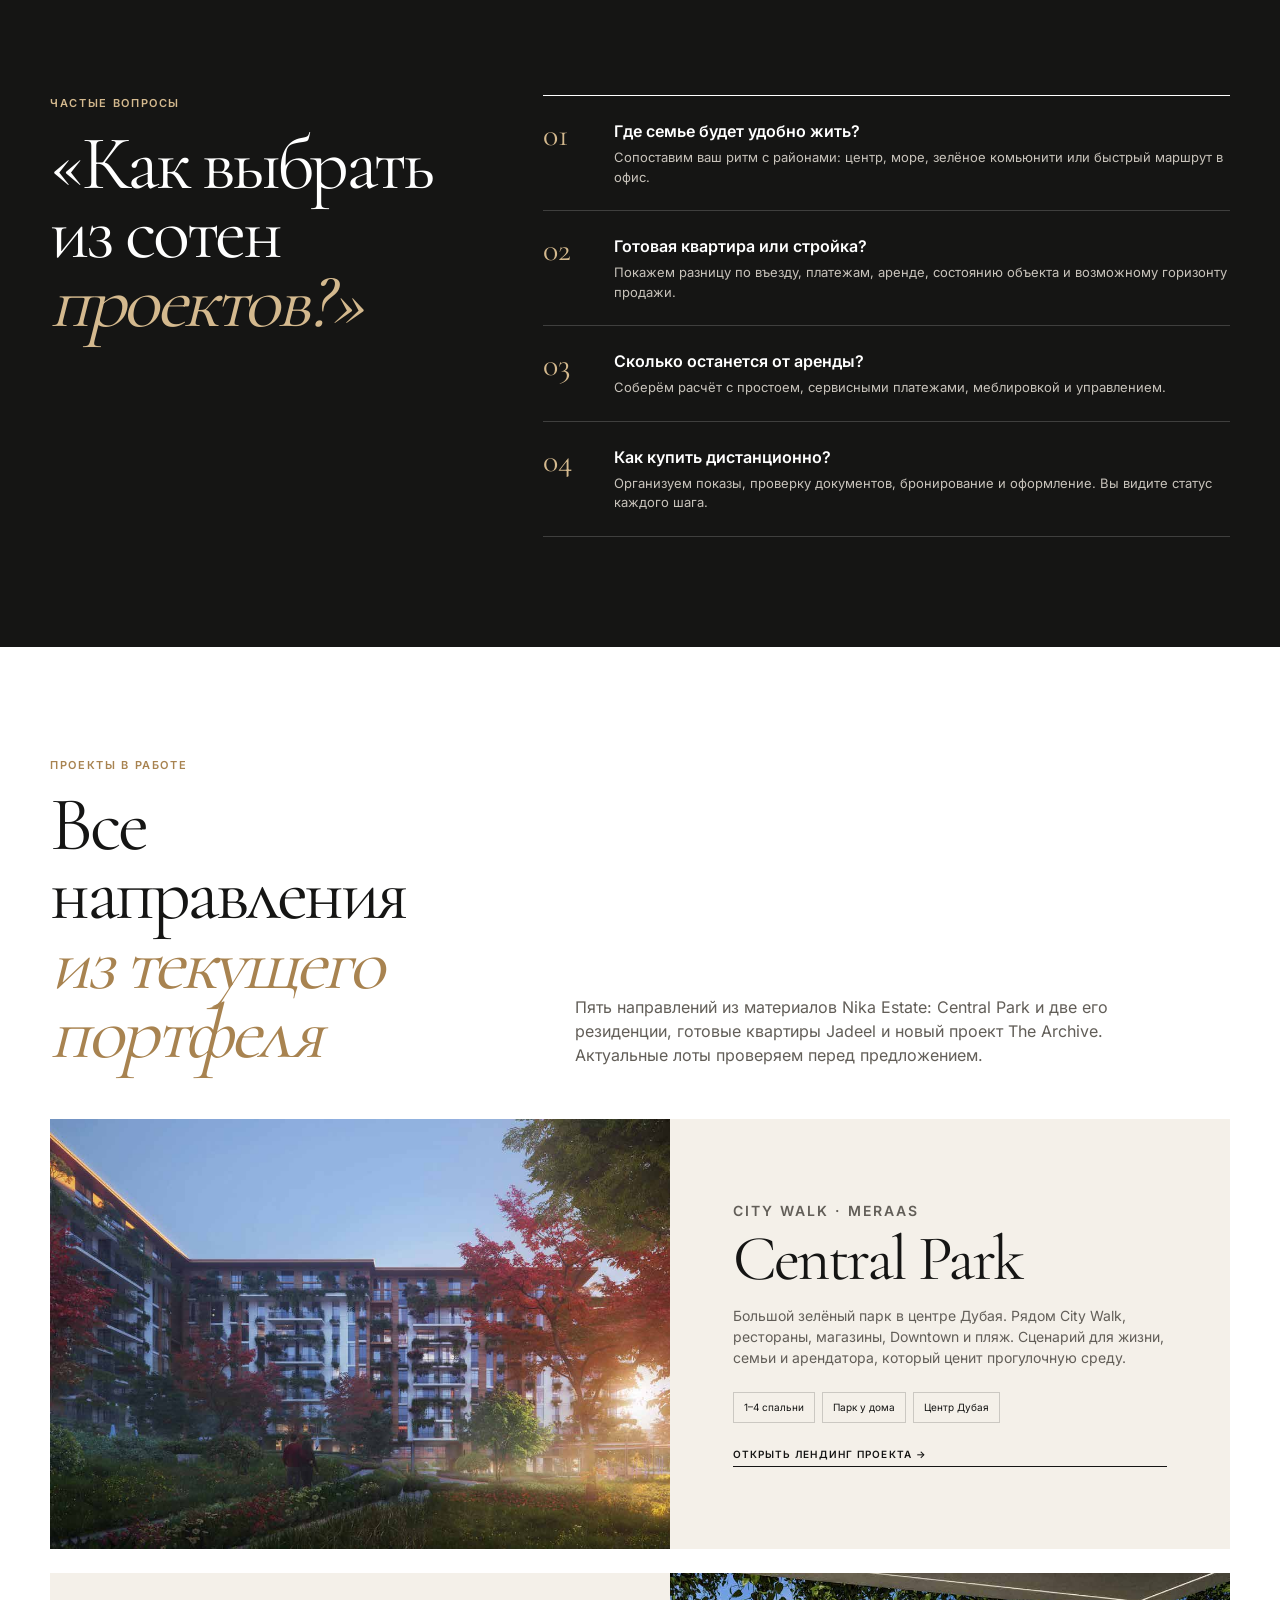
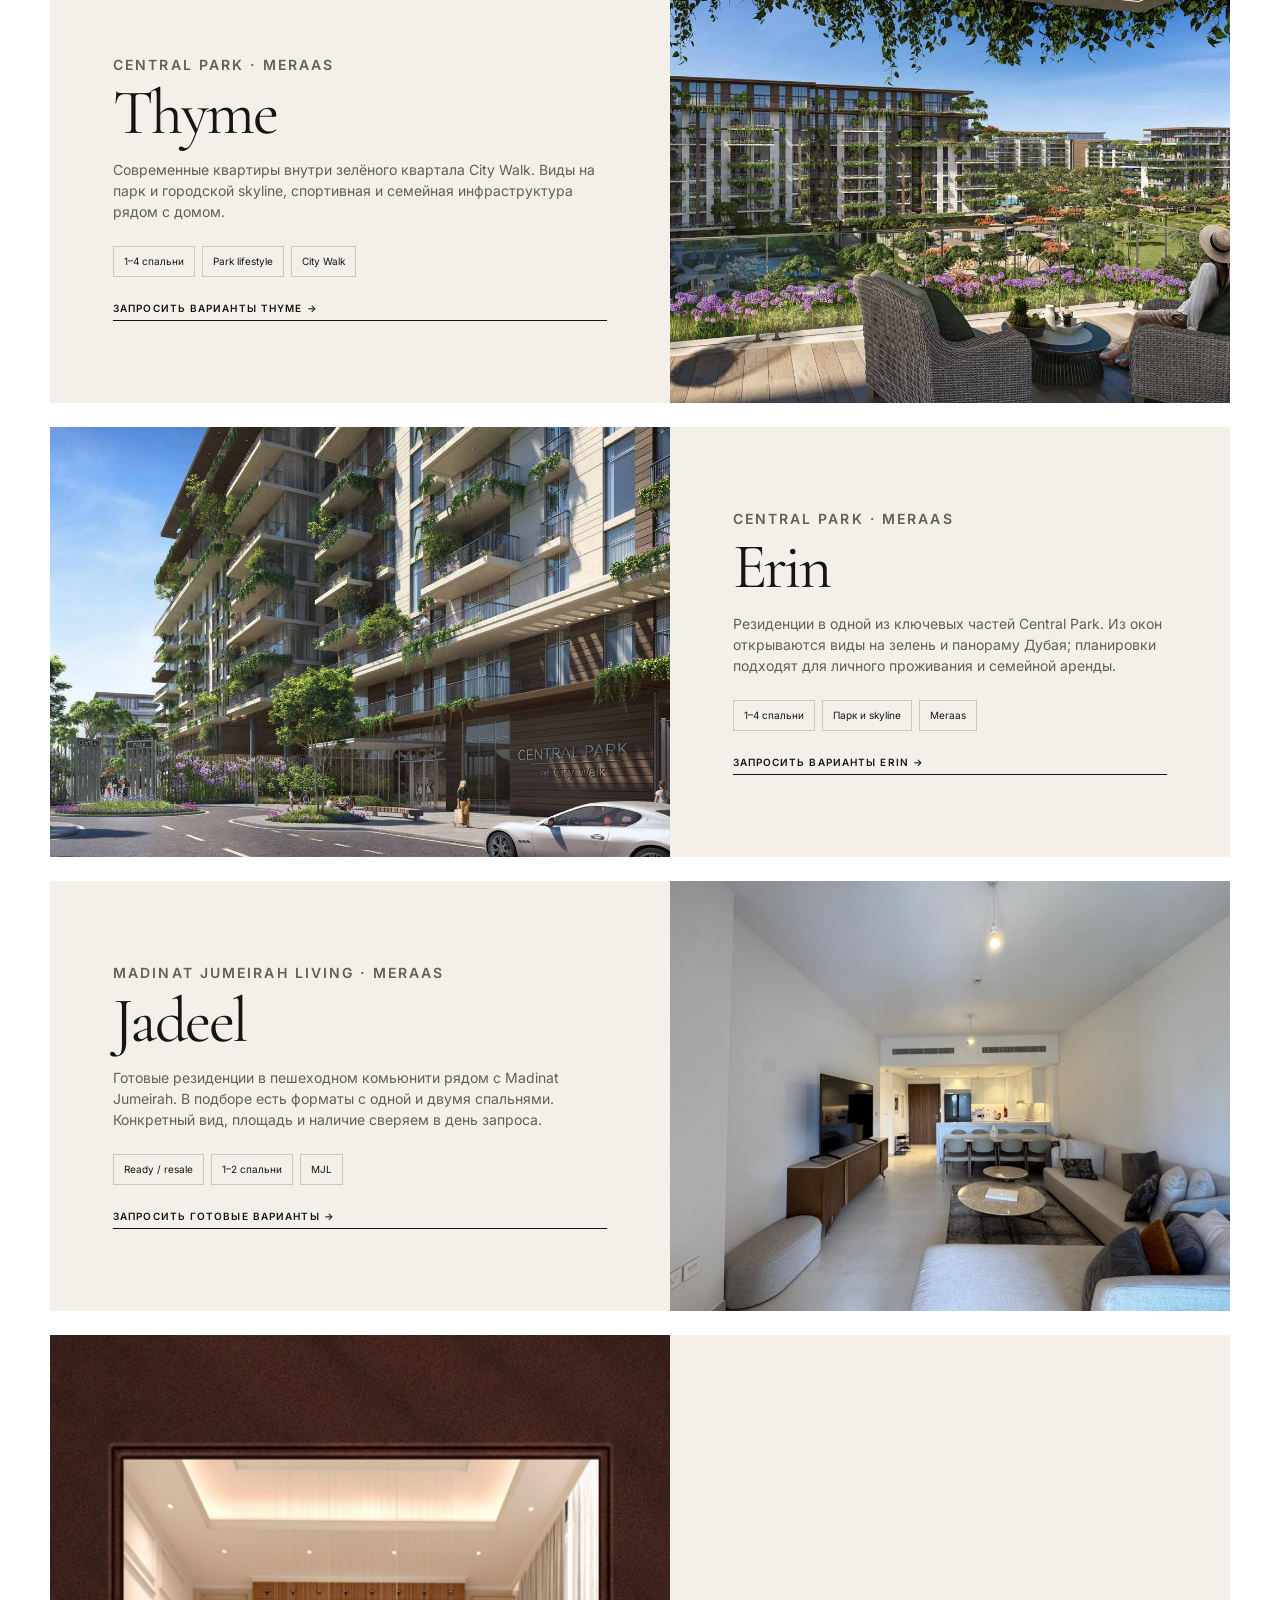
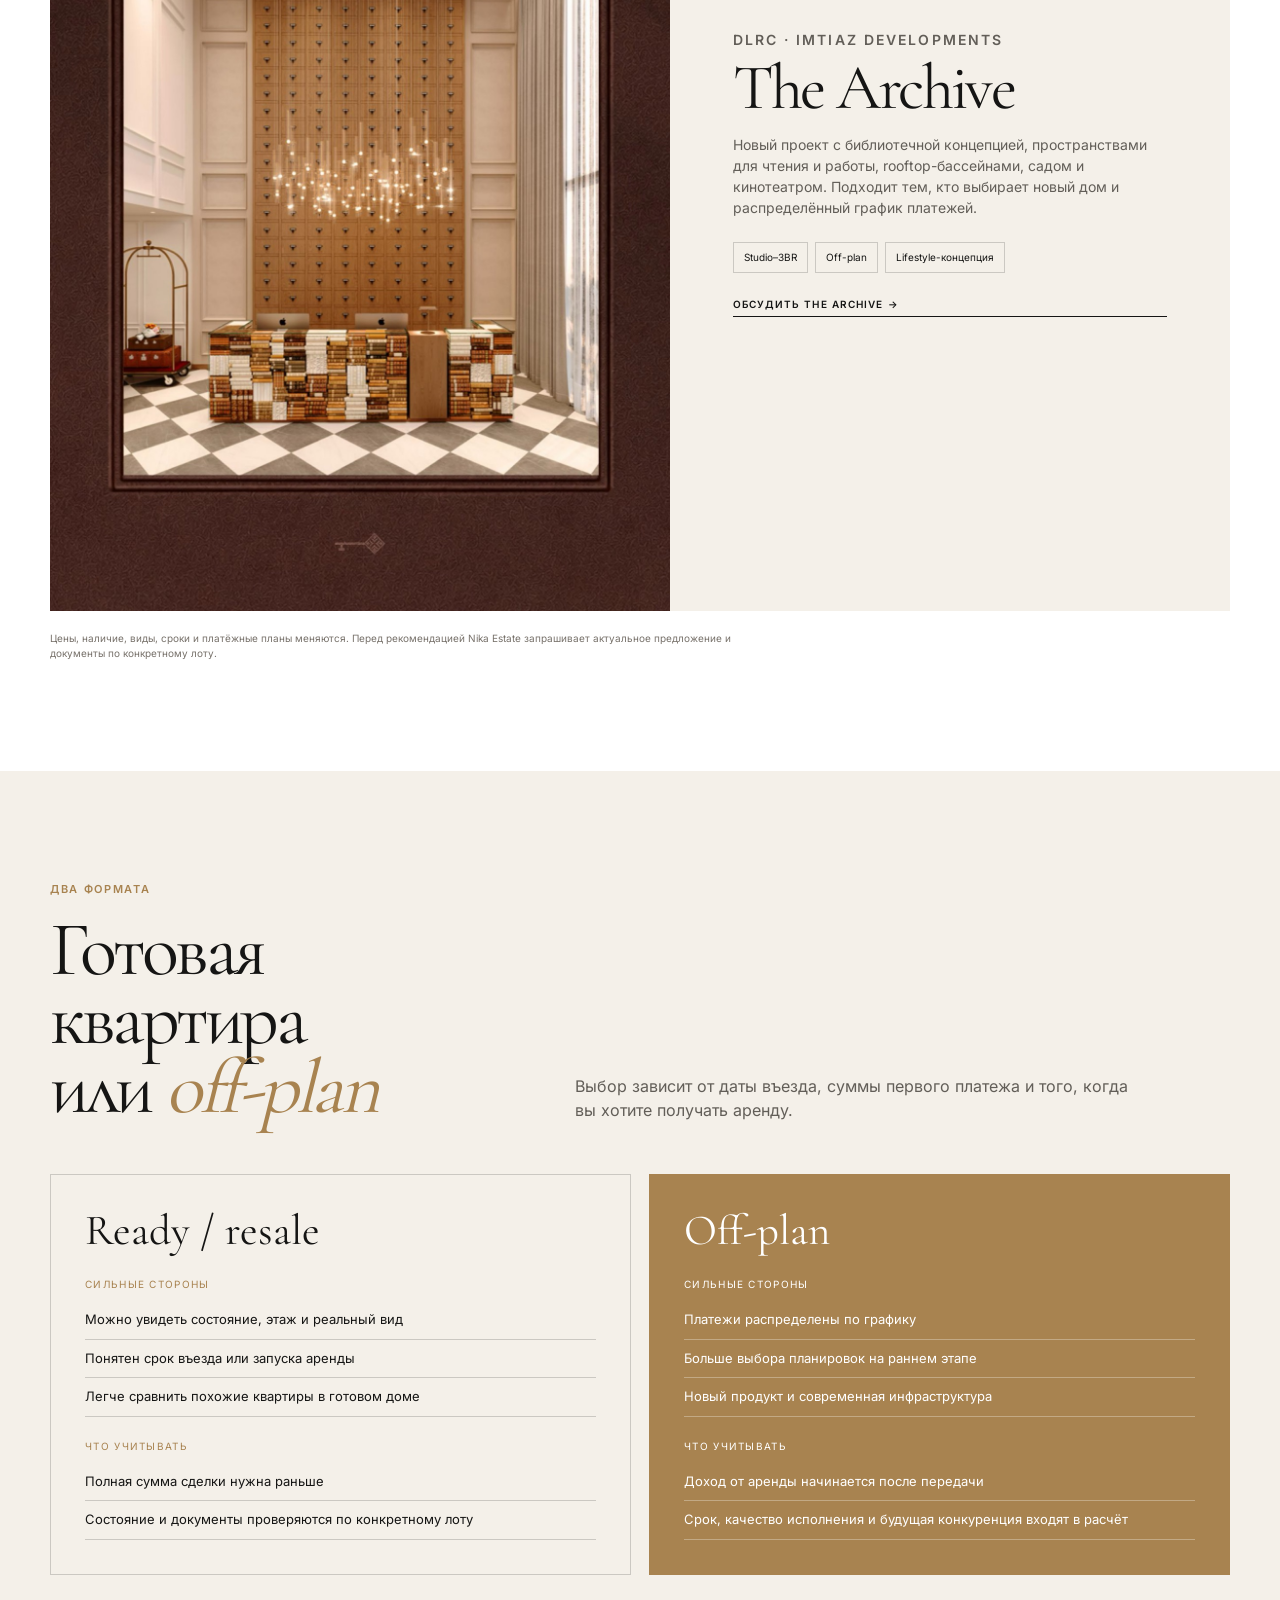
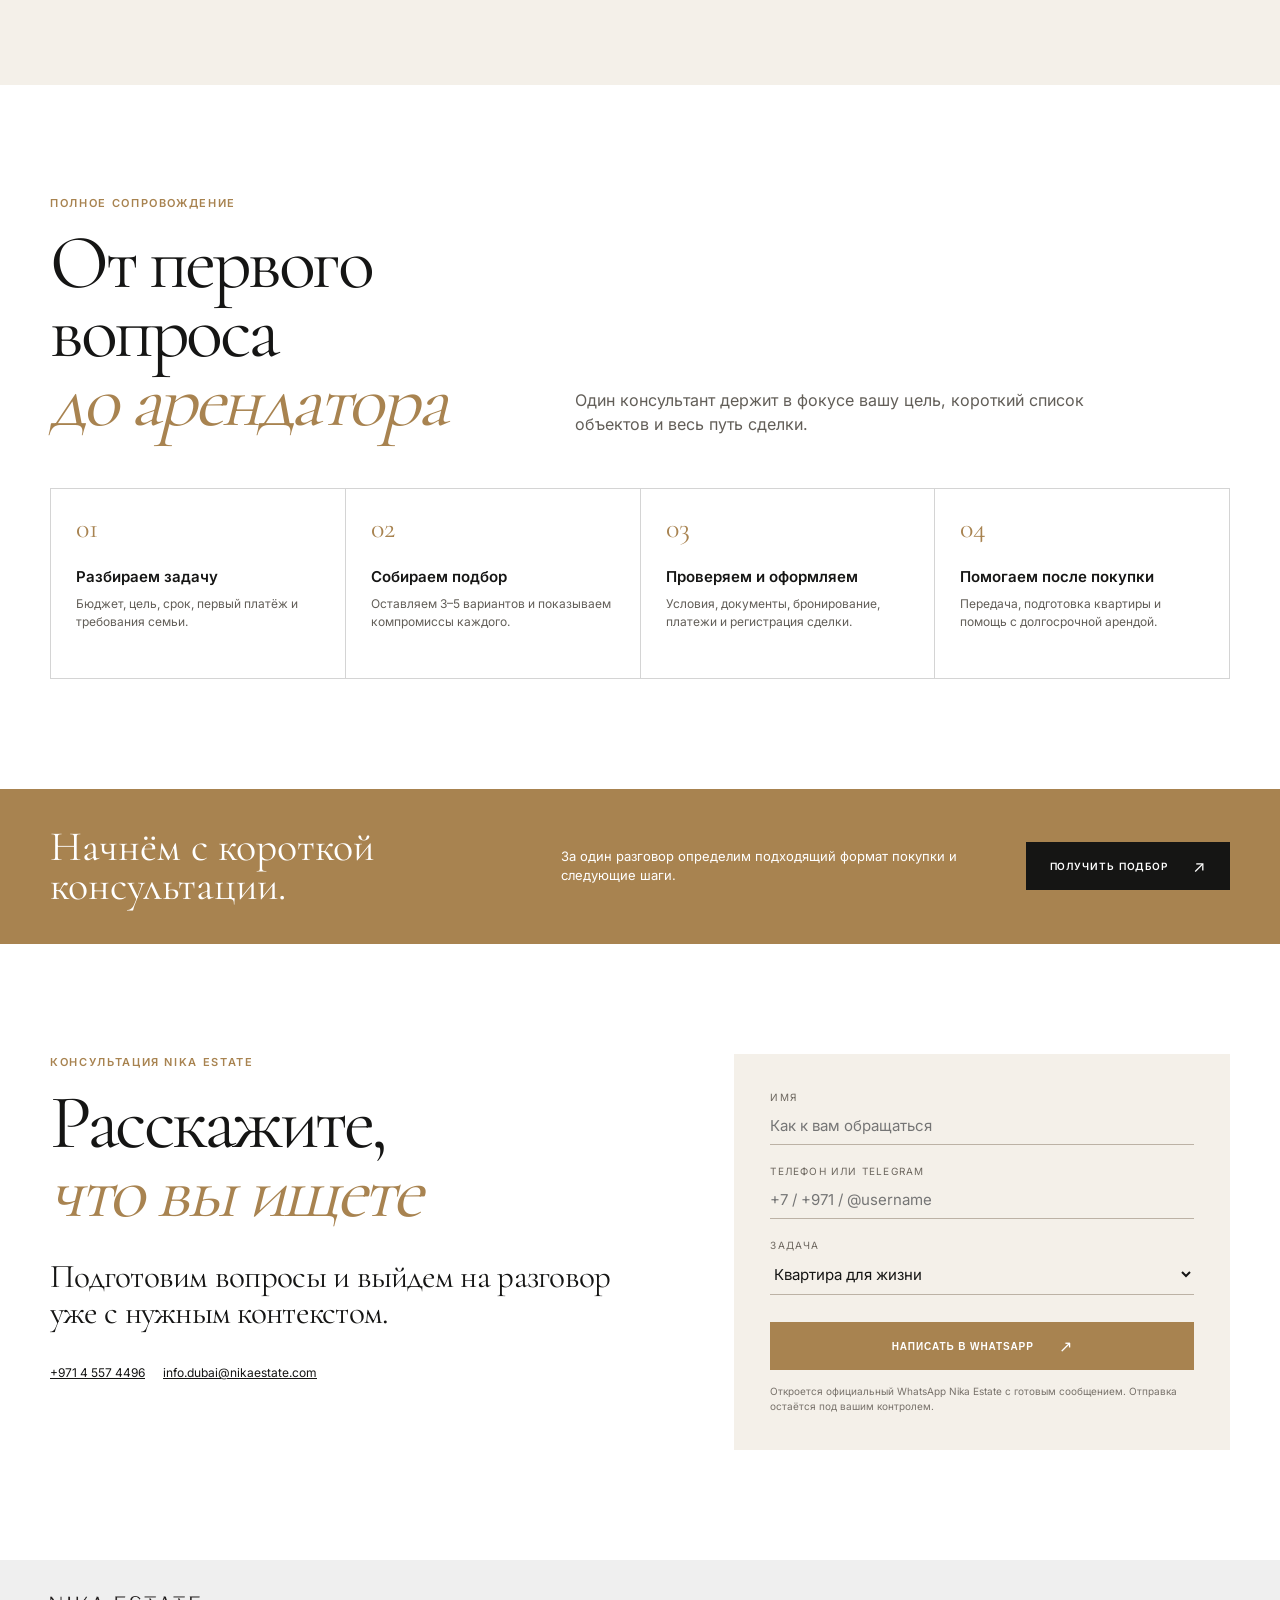
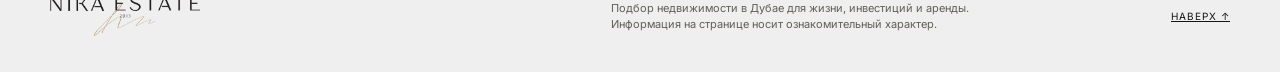
==== commit 05016c00: "Add Thyme and Erin to Dubai portfolio" ====
--- a/dubai/index.html
+++ b/dubai/index.html
@@ -47,10 +47,12 @@
     </div></section>
 
     <section class="section" id="projects"><div class="shell">
-      <div class="section-head"><div><p class="eyebrow">Проекты в работе</p><h2 class="display">Три разных<br><em>сценария покупки</em></h2></div><p class="muted">Это примеры из материалов клиента: центральная парковая среда, готовая премиальная квартира и новый проект с рассрочкой. Актуальные лоты проверяем перед предложением.</p></div>
+      <div class="section-head"><div><p class="eyebrow">Проекты в работе</p><h2 class="display">Все направления<br><em>из текущего портфеля</em></h2></div><p class="muted">Пять направлений из материалов Nika Estate: Central Park и две его резиденции, готовые квартиры Jadeel и новый проект The Archive. Актуальные лоты проверяем перед предложением.</p></div>
       <div class="project-list">
         <article class="project"><div class="project-photo"><img src="../assets/images/central-park-garden.jpg" alt="Central Park at City Walk"></div><div class="project-copy"><p class="eyebrow">City Walk · Meraas</p><h3>Central Park</h3><p>Большой зелёный парк в центре Дубая. Рядом City Walk, рестораны, магазины, Downtown и пляж. Сценарий для жизни, семьи и арендатора, который ценит прогулочную среду.</p><div class="chips"><span class="chip">1–4 спальни</span><span class="chip">Парк у дома</span><span class="chip">Центр Дубая</span></div><a class="text-link" href="../">Открыть лендинг проекта →</a></div></article>
-        <article class="project"><div class="project-photo"><img src="../assets/images/portfolio/jadeel-living.jpg" alt="Готовая квартира Jadeel"></div><div class="project-copy"><p class="eyebrow">Madinat Jumeirah Living · Meraas</p><h3>Jadeel</h3><p>Готовые резиденции в пешеходном комьюнити рядом с Madinat Jumeirah. В подборе есть форматы с одной и двумя спальнями. Конкретный вид, площадь и свободность сверяем в день запроса.</p><div class="chips"><span class="chip">Ready / resale</span><span class="chip">1–2 спальни</span><span class="chip">MJL</span></div><a class="text-link" href="#request">Запросить готовые варианты →</a></div></article>
+        <article class="project"><div class="project-photo"><img src="../assets/images/central-park-terrace.jpg" alt="Резиденции Thyme в Central Park at City Walk"></div><div class="project-copy"><p class="eyebrow">Central Park · Meraas</p><h3>Thyme</h3><p>Современные квартиры внутри зелёного квартала City Walk. Виды на парк и городской skyline, спортивная и семейная инфраструктура рядом с домом.</p><div class="chips"><span class="chip">1–4 спальни</span><span class="chip">Park lifestyle</span><span class="chip">City Walk</span></div><a class="text-link" href="#request">Запросить варианты Thyme →</a></div></article>
+        <article class="project"><div class="project-photo"><img src="../assets/images/central-park-arrival.jpg" alt="Резиденции Erin в Central Park at City Walk"></div><div class="project-copy"><p class="eyebrow">Central Park · Meraas</p><h3>Erin</h3><p>Резиденции в одной из ключевых частей Central Park. Из окон открываются виды на зелень и панораму Дубая; планировки подходят для личного проживания и семейной аренды.</p><div class="chips"><span class="chip">1–4 спальни</span><span class="chip">Парк и skyline</span><span class="chip">Meraas</span></div><a class="text-link" href="#request">Запросить варианты Erin →</a></div></article>
+        <article class="project"><div class="project-photo"><img src="../assets/images/portfolio/jadeel-living.jpg" alt="Готовая квартира Jadeel"></div><div class="project-copy"><p class="eyebrow">Madinat Jumeirah Living · Meraas</p><h3>Jadeel</h3><p>Готовые резиденции в пешеходном комьюнити рядом с Madinat Jumeirah. В подборе есть форматы с одной и двумя спальнями. Конкретный вид, площадь и наличие сверяем в день запроса.</p><div class="chips"><span class="chip">Ready / resale</span><span class="chip">1–2 спальни</span><span class="chip">MJL</span></div><a class="text-link" href="#request">Запросить готовые варианты →</a></div></article>
         <article class="project"><div class="project-photo"><img src="../assets/images/portfolio/archive-lobby.jpg" alt="Лобби The Archive by Imtiaz"></div><div class="project-copy"><p class="eyebrow">DLRC · Imtiaz Developments</p><h3>The Archive</h3><p>Новый проект с библиотечной концепцией, пространствами для чтения и работы, rooftop-бассейнами, садом и кинотеатром. Подходит тем, кто выбирает новый дом и распределённый график платежей.</p><div class="chips"><span class="chip">Studio–3BR</span><span class="chip">Off-plan</span><span class="chip">Lifestyle-концепция</span></div><a class="text-link" href="#request">Обсудить The Archive →</a></div></article>
       </div>
       <p class="availability">Цены, наличие, виды, сроки и платёжные планы меняются. Перед рекомендацией Nika Estate запрашивает актуальное предложение и документы по конкретному лоту.</p>
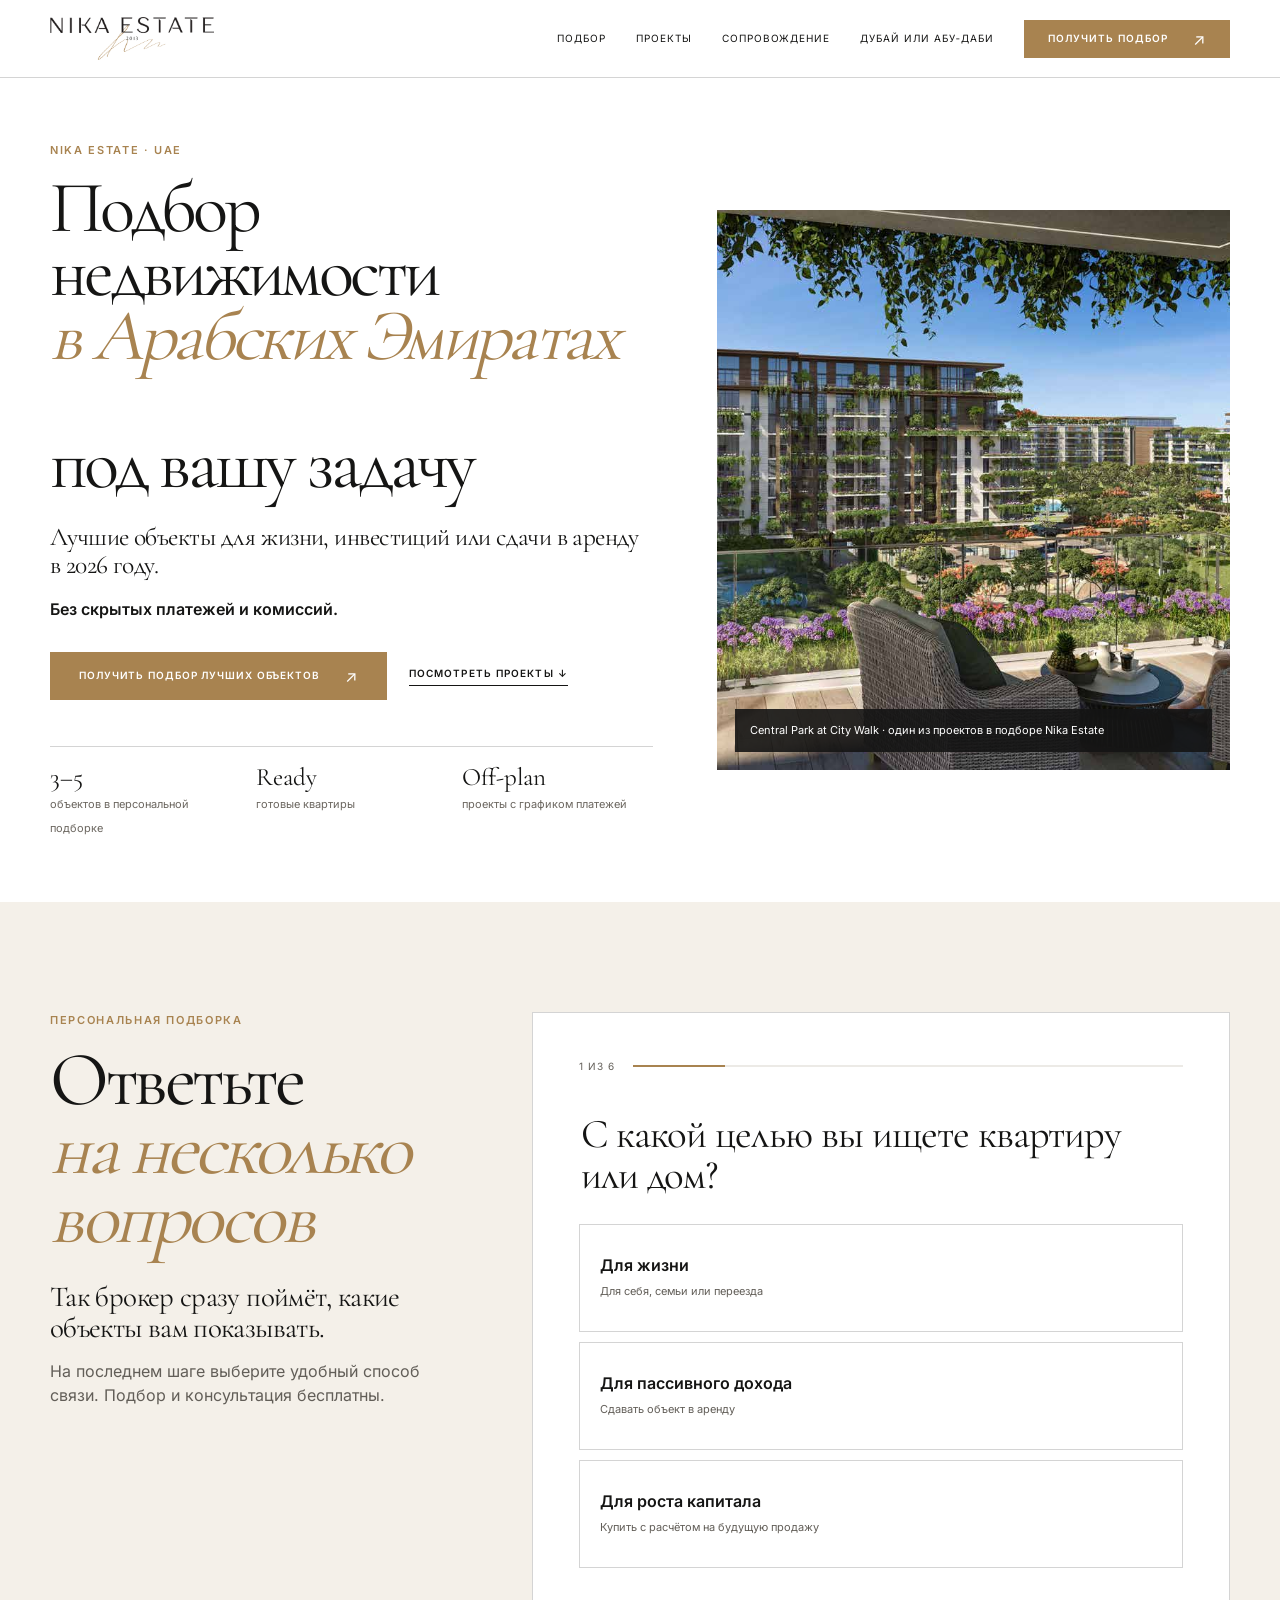
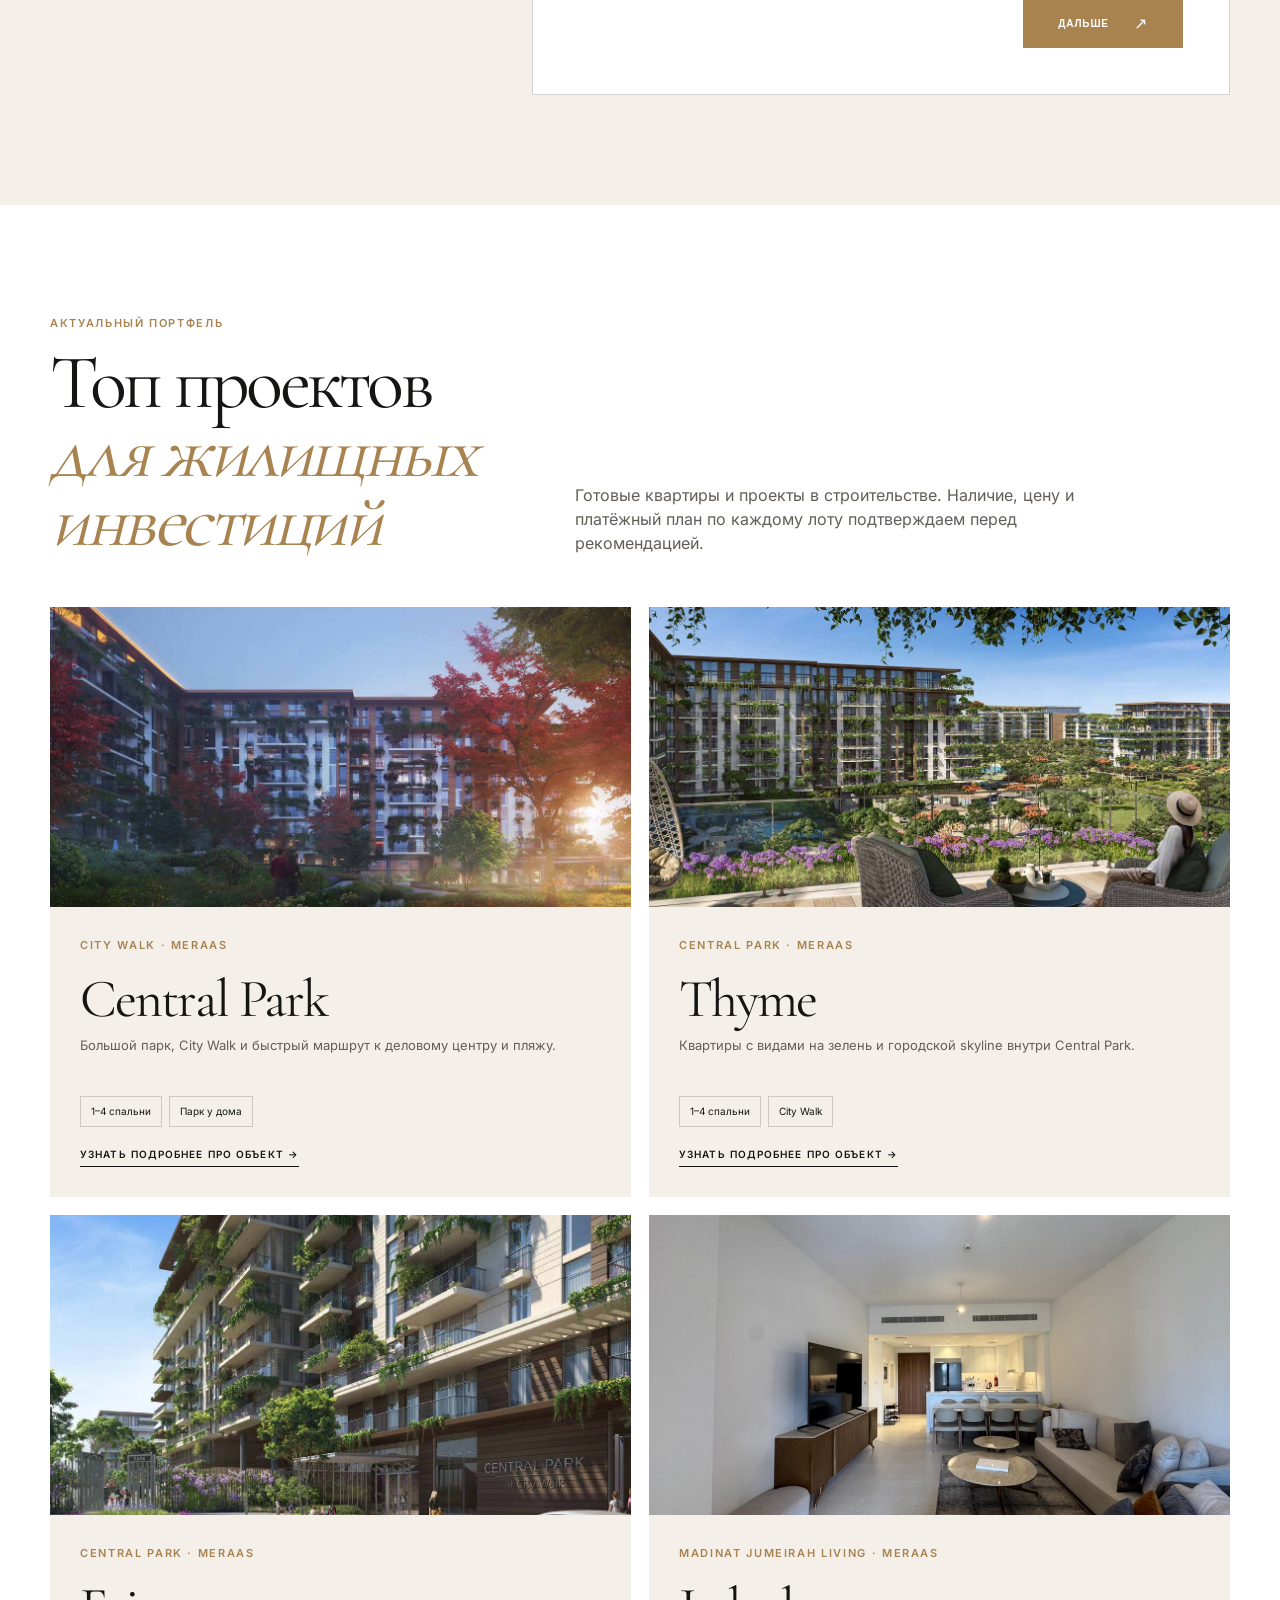
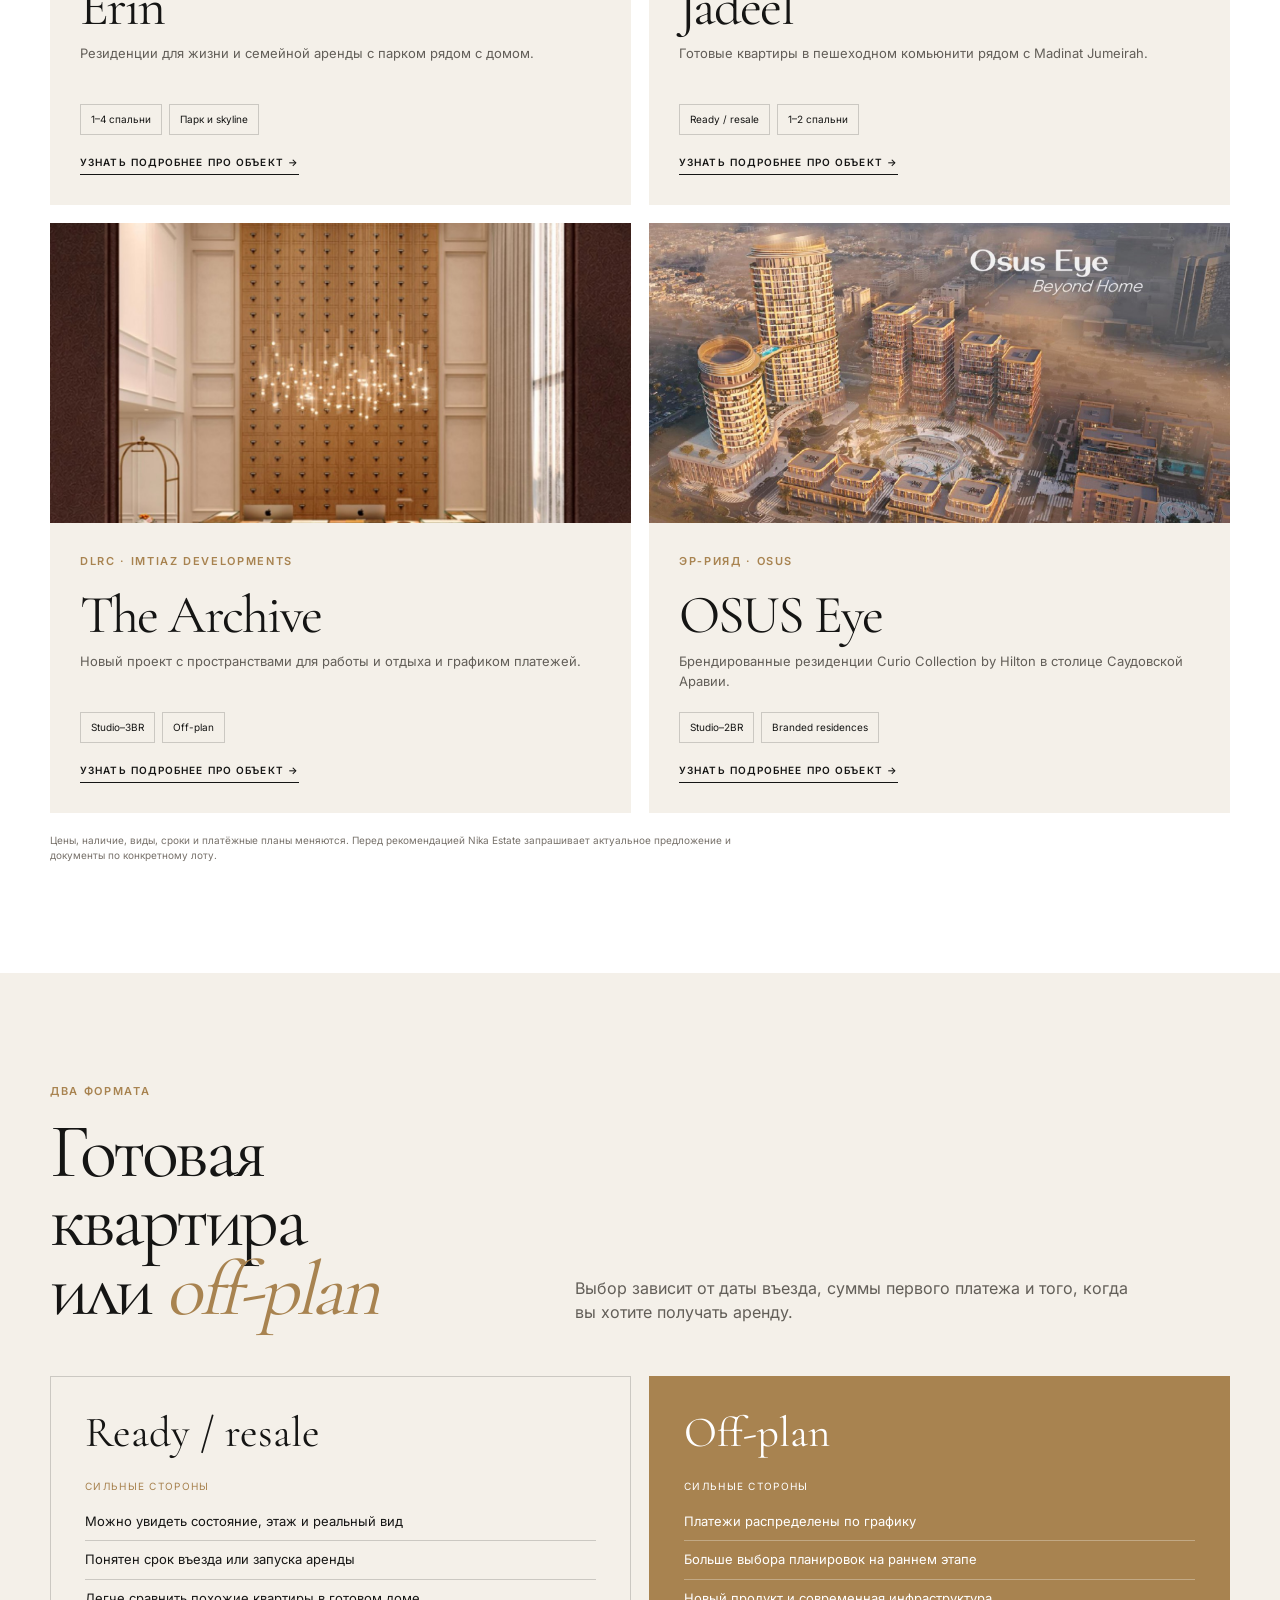
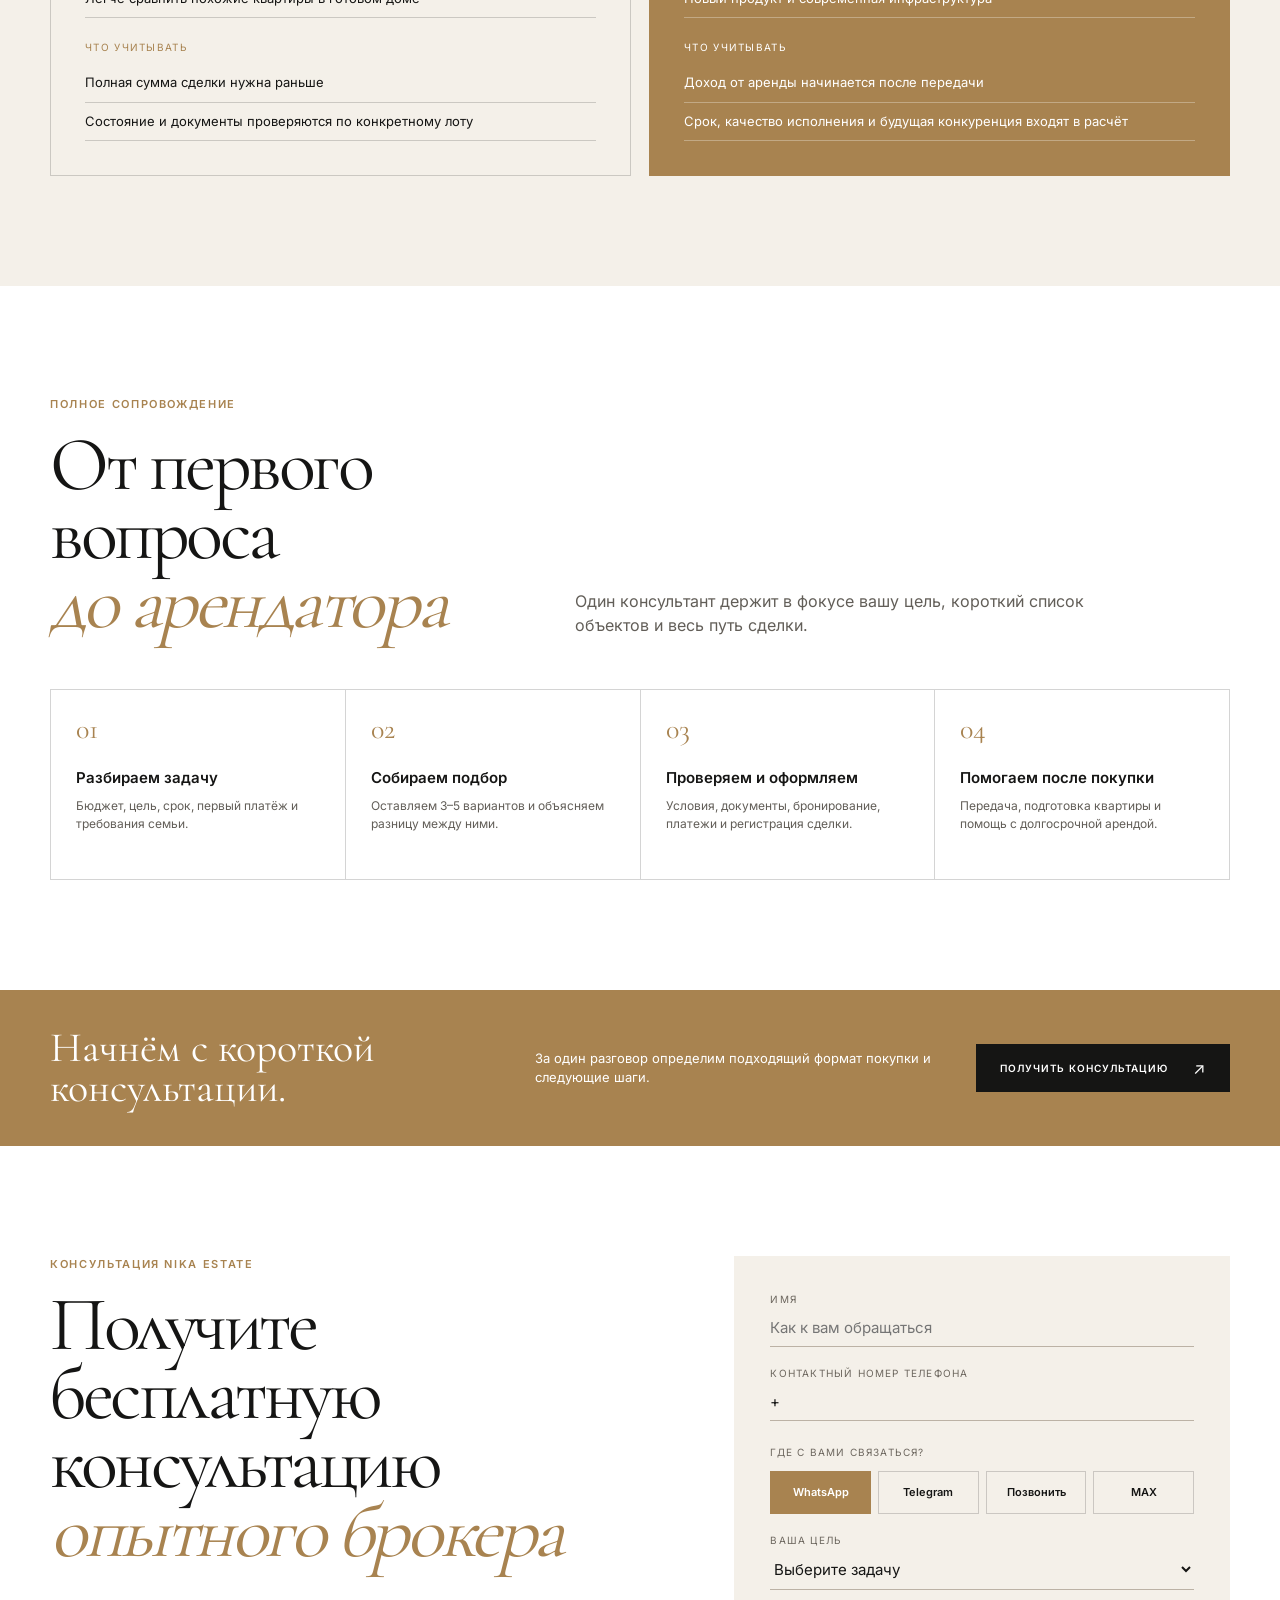
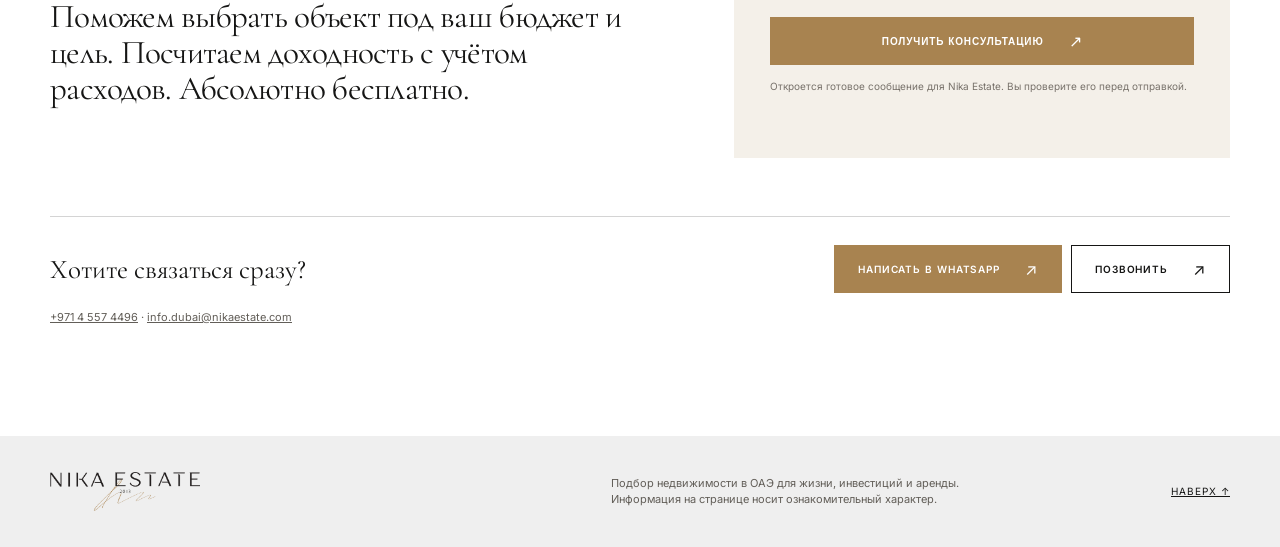
==== commit 7f050a7a: "Rework UAE selection landing with quiz" ====
--- a/dubai/index.html
+++ b/dubai/index.html
@@ -3,57 +3,129 @@
 <head>
   <meta charset="utf-8">
   <meta name="viewport" content="width=device-width,initial-scale=1">
-  <meta name="description" content="Подбор недвижимости в Дубае для жизни, инвестиций и аренды. Полное сопровождение сделки и помощь с долгосрочной арендой от Nika Estate.">
-  <title>Недвижимость в Дубае — Nika Estate</title>
+  <meta name="description" content="Подбор недвижимости в Арабских Эмиратах для жизни, инвестиций и аренды. Персональная подборка и консультация Nika Estate.">
+  <title>Подбор недвижимости в ОАЭ — Nika Estate</title>
   <link rel="stylesheet" href="../assets/styles/site.css">
 </head>
-<body class="with-mobile-cta">
+<body class="with-mobile-cta dubai-page">
   <a class="skip" href="#content">К содержанию</a>
   <header class="site-header"><div class="shell header-inner">
     <a class="brand" href="../" aria-label="Nika Estate"><img src="../assets/logo-nika-estate.png" alt="Nika Estate"></a>
-    <nav class="site-nav" aria-label="Навигация"><a href="#goals">Задачи</a><a href="#projects">Проекты</a><a href="#service">Сопровождение</a><a href="../uae/">Дубай или Абу-Даби</a><a class="button gold" href="#request">Получить подбор</a></nav>
+    <nav class="site-nav" aria-label="Навигация"><a href="#quiz">Подбор</a><a href="#projects">Проекты</a><a href="#service">Сопровождение</a><a href="../uae/">Дубай или Абу‑Даби</a><a class="button gold" href="#quiz">Получить подбор</a></nav>
     <button class="menu" type="button" aria-label="Открыть меню" aria-expanded="false"><i></i></button>
   </div></header>
+
   <main id="content">
     <section class="hero shell" id="top">
       <div class="hero-copy">
-        <p class="eyebrow">Nika Estate · Dubai</p>
-        <h1>Недвижимость<br><em>под вашу задачу</em></h1>
-        <p class="lead">Подберём квартиру для жизни, инвестиций или сдачи в аренду.</p>
-        <p>Сравним готовые объекты и новостройки, проверим условия сделки, пройдём оформление вместе с вами. После покупки поможем с долгосрочной арендой.</p>
-        <div class="hero-actions"><a class="button gold" href="#request">Обсудить подбор</a><a class="text-link" href="#projects">Посмотреть проекты ↓</a></div>
-        <div class="hero-proof"><div><b>3–5</b><span>вариантов в коротком списке</span></div><div><b>Ready</b><span>готовые квартиры</span></div><div><b>Off-plan</b><span>проекты в строительстве</span></div></div>
+        <p class="eyebrow">Nika Estate · UAE</p>
+        <h1>Подбор недвижимости<br><em>в Арабских Эмиратах</em><br>под вашу задачу</h1>
+        <p class="lead">Лучшие объекты для жизни, инвестиций или сдачи в аренду в 2026 году.</p>
+        <p class="hero-assurance">Без скрытых платежей и комиссий.</p>
+        <div class="hero-actions"><a class="button gold" href="#quiz">Получить подбор лучших объектов</a><a class="text-link" href="#projects">Посмотреть проекты ↓</a></div>
+        <div class="hero-proof"><div><b>3–5</b><span>объектов в персональной подборке</span></div><div><b>Ready</b><span>готовые квартиры</span></div><div><b>Off-plan</b><span>проекты с графиком платежей</span></div></div>
       </div>
       <div class="hero-media"><img src="../assets/images/central-park-terrace.jpg" alt="Резиденции Central Park at City Walk"><div class="caption">Central Park at City Walk · один из проектов в подборе Nika Estate</div></div>
     </section>
 
-    <section class="section warm" id="goals"><div class="shell">
-      <div class="section-head"><div><p class="eyebrow">С чего начнём</p><h2 class="display">Как вы хотите<br><em>пользоваться квартирой?</em></h2></div><p class="muted">Один и тот же проект по-разному работает для семьи, аренды и перепродажи. Сначала выбираем сценарий, затем район, формат и конкретный лот.</p></div>
-      <div class="mini-grid">
-        <article class="mini-card"><span class="num">01</span><h3>Для жизни</h3><p>Проверяем дорогу, школы, прогулочную среду, срок въезда и то, как семье будет жить здесь каждый день.</p></article>
-        <article class="mini-card"><span class="num">02</span><h3>Для долгосрочной аренды</h3><p>Смотрим глазами будущего арендатора: район, планировка, конкуренты, сервисные расходы и управление.</p></article>
-        <article class="mini-card"><span class="num">03</span><h3>Для роста капитала</h3><p>Сравниваем цену входа, график платежей, спрос на этот тип квартиры и понятный сценарий продажи.</p></article>
+    <section class="section warm quiz-section" id="quiz"><div class="shell quiz-shell">
+      <div class="quiz-intro">
+        <p class="eyebrow">Персональная подборка</p>
+        <h2 class="display">Ответьте<br><em>на несколько вопросов</em></h2>
+        <p class="lead">Так брокер сразу поймёт, какие объекты вам показывать.</p>
+        <p class="muted">На последнем шаге выберите удобный способ связи. Подбор и консультация бесплатны.</p>
       </div>
-    </div></section>
 
-    <section class="section dark"><div class="shell route">
-      <div><p class="eyebrow">Частые вопросы</p><h2 class="display">«Как выбрать<br>из сотен<br><em>проектов?»</em></h2></div>
-      <div class="route-list">
-        <div class="route-item"><b>01</b><div><h3>Где семье будет удобно жить?</h3><p>Сопоставим ваш ритм с районами: центр, море, зелёное комьюнити или быстрый маршрут в офис.</p></div></div>
-        <div class="route-item"><b>02</b><div><h3>Готовая квартира или стройка?</h3><p>Покажем разницу по въезду, платежам, аренде, состоянию объекта и возможному горизонту продажи.</p></div></div>
-        <div class="route-item"><b>03</b><div><h3>Сколько останется от аренды?</h3><p>Соберём расчёт с простоем, сервисными платежами, меблировкой и управлением.</p></div></div>
-        <div class="route-item"><b>04</b><div><h3>Как купить дистанционно?</h3><p>Организуем показы, проверку документов, бронирование и оформление. Вы видите статус каждого шага.</p></div></div>
-      </div>
+      <form class="quiz-form" data-quiz-form novalidate>
+        <div class="quiz-progress" aria-label="Прогресс квиза"><span data-quiz-counter>1 из 6</span><div><i data-quiz-progress></i></div></div>
+
+        <fieldset class="quiz-step" data-quiz-step>
+          <legend>С какой целью вы ищете квартиру или дом?</legend>
+          <div class="quiz-options three-options">
+            <label class="quiz-option"><input type="radio" name="quiz_goal" value="Для жизни" required><span><b>Для жизни</b><small>Для себя, семьи или переезда</small></span></label>
+            <label class="quiz-option"><input type="radio" name="quiz_goal" value="Пассивный доход от аренды" required><span><b>Для пассивного дохода</b><small>Сдавать объект в аренду</small></span></label>
+            <label class="quiz-option"><input type="radio" name="quiz_goal" value="Рост капитала" required><span><b>Для роста капитала</b><small>Купить с расчётом на будущую продажу</small></span></label>
+          </div>
+          <div class="quiz-actions"><span></span><button class="button gold" type="button" data-quiz-next>Дальше</button></div>
+        </fieldset>
+
+        <fieldset class="quiz-step" data-quiz-step hidden>
+          <legend>Ваш бюджет на первый платёж</legend>
+          <p class="quiz-hint">Сумма бронирования, первого взноса и обязательных платежей по сделке.</p>
+          <div class="quiz-options">
+            <label class="quiz-option"><input type="radio" name="quiz_budget" value="$40–75 тыс." required><span><b>$40–75 тыс.</b><small>Стартовый бюджет для отдельных off-plan проектов</small></span></label>
+            <label class="quiz-option"><input type="radio" name="quiz_budget" value="$75–150 тыс." required><span><b>$75–150 тыс.</b><small>Больше районов и форматов квартир</small></span></label>
+            <label class="quiz-option"><input type="radio" name="quiz_budget" value="$150–300 тыс." required><span><b>$150–300 тыс.</b><small>Премиальные проекты и крупные планировки</small></span></label>
+            <label class="quiz-option"><input type="radio" name="quiz_budget" value="От $300 тыс." required><span><b>От $300 тыс.</b><small>Готовые объекты, виллы и премиальные лоты</small></span></label>
+          </div>
+          <div class="quiz-actions"><button class="text-button" type="button" data-quiz-back>← Назад</button><button class="button gold" type="button" data-quiz-next>Дальше</button></div>
+        </fieldset>
+
+        <fieldset class="quiz-step" data-quiz-step hidden>
+          <legend>В каком регионе вы ищете объект?</legend>
+          <div class="quiz-options">
+            <label class="quiz-option"><input type="radio" name="quiz_region" value="Дубай" required><span><b>Дубай</b><small>Большой выбор готовых и строящихся объектов</small></span></label>
+            <label class="quiz-option"><input type="radio" name="quiz_region" value="Абу‑Даби" required><span><b>Абу‑Даби</b><small>Столица, островные районы и спокойный ритм</small></span></label>
+            <label class="quiz-option"><input type="radio" name="quiz_region" value="Саудовская Аравия" required><span><b>Саудовская Аравия</b><small>Отдельная стратегия и проекты Эр‑Рияда</small></span></label>
+            <label class="quiz-option"><input type="radio" name="quiz_region" value="Открыт к сравнению" required><span><b>Пока открыт к вариантам</b><small>Хочу сравнить рынки под свою цель</small></span></label>
+          </div>
+          <div class="quiz-actions"><button class="text-button" type="button" data-quiz-back>← Назад</button><button class="button gold" type="button" data-quiz-next>Дальше</button></div>
+        </fieldset>
+
+        <fieldset class="quiz-step" data-quiz-step hidden>
+          <legend>Какой формат объекта рассматриваете?</legend>
+          <div class="quiz-options">
+            <label class="quiz-option"><input type="radio" name="quiz_type" value="Квартира" required><span><b>Квартира</b><small>Студия или несколько спален</small></span></label>
+            <label class="quiz-option"><input type="radio" name="quiz_type" value="Вилла" required><span><b>Вилла</b><small>Отдельный дом для жизни или аренды</small></span></label>
+            <label class="quiz-option"><input type="radio" name="quiz_type" value="Таунхаус" required><span><b>Таунхаус</b><small>Дом в семейном комьюнити</small></span></label>
+            <label class="quiz-option"><input type="radio" name="quiz_type" value="Открыт к разным форматам" required><span><b>Пока сравниваю</b><small>Формат зависит от бюджета и задачи</small></span></label>
+          </div>
+          <div class="quiz-actions"><button class="text-button" type="button" data-quiz-back>← Назад</button><button class="button gold" type="button" data-quiz-next>Дальше</button></div>
+        </fieldset>
+
+        <fieldset class="quiz-step" data-quiz-step hidden>
+          <legend>Когда планируете покупку?</legend>
+          <div class="quiz-options">
+            <label class="quiz-option"><input type="radio" name="quiz_timing" value="В ближайшие 3 месяца" required><span><b>В ближайшие 3 месяца</b><small>Готов выбирать и выходить на сделку</small></span></label>
+            <label class="quiz-option"><input type="radio" name="quiz_timing" value="Через 3–6 месяцев" required><span><b>Через 3–6 месяцев</b><small>Хочу заранее разобраться в вариантах</small></span></label>
+            <label class="quiz-option"><input type="radio" name="quiz_timing" value="В течение года" required><span><b>В течение года</b><small>Собираю план покупки</small></span></label>
+            <label class="quiz-option"><input type="radio" name="quiz_timing" value="Пока изучаю рынок" required><span><b>Пока изучаю рынок</b><small>Нужна понятная точка старта</small></span></label>
+          </div>
+          <div class="quiz-actions"><button class="text-button" type="button" data-quiz-back>← Назад</button><button class="button gold" type="button" data-quiz-next>Дальше</button></div>
+        </fieldset>
+
+        <fieldset class="quiz-step quiz-contact-step" data-quiz-step hidden>
+          <legend>Куда направить подборку?</legend>
+          <div class="field-grid">
+            <label>Имя<input name="name" required autocomplete="name" placeholder="Как к вам обращаться"></label>
+            <label>Номер телефона<input name="phone" type="tel" inputmode="tel" autocomplete="tel" value="+" pattern="^\+[0-9 ()-]{7,}$" title="Введите номер вместе с кодом страны" required data-phone></label>
+          </div>
+          <div class="messenger-field" data-messenger-field>
+            <span class="field-label">Где с вами связаться?</span>
+            <div class="messenger-options">
+              <label><input type="radio" name="messenger" value="WhatsApp" checked><span>WhatsApp</span></label>
+              <label><input type="radio" name="messenger" value="Telegram"><span>Telegram</span></label>
+              <label><input type="radio" name="messenger" value="Телефон"><span>Позвонить</span></label>
+              <label><input type="radio" name="messenger" value="MAX"><span>MAX</span></label>
+            </div>
+          </div>
+          <label class="telegram-field" data-telegram-field hidden>Ник в Telegram<input name="telegram" autocomplete="off" placeholder="@username" pattern="^@?[A-Za-z0-9_]{5,32}$" title="Укажите ник в Telegram"></label>
+          <div class="quiz-actions"><button class="text-button" type="button" data-quiz-back>← Назад</button><button class="button gold" type="submit">Получить подбор лучших объектов</button></div>
+          <p class="form-note">Ответы соберутся в готовое сообщение для Nika Estate. Отправка остаётся под вашим контролем.</p>
+          <p class="form-status" aria-live="polite" data-form-status></p>
+        </fieldset>
+      </form>
     </div></section>
 
     <section class="section" id="projects"><div class="shell">
-      <div class="section-head"><div><p class="eyebrow">Проекты в работе</p><h2 class="display">Все направления<br><em>из текущего портфеля</em></h2></div><p class="muted">Пять направлений из материалов Nika Estate: Central Park и две его резиденции, готовые квартиры Jadeel и новый проект The Archive. Актуальные лоты проверяем перед предложением.</p></div>
-      <div class="project-list">
-        <article class="project"><div class="project-photo"><img src="../assets/images/central-park-garden.jpg" alt="Central Park at City Walk"></div><div class="project-copy"><p class="eyebrow">City Walk · Meraas</p><h3>Central Park</h3><p>Большой зелёный парк в центре Дубая. Рядом City Walk, рестораны, магазины, Downtown и пляж. Сценарий для жизни, семьи и арендатора, который ценит прогулочную среду.</p><div class="chips"><span class="chip">1–4 спальни</span><span class="chip">Парк у дома</span><span class="chip">Центр Дубая</span></div><a class="text-link" href="../">Открыть лендинг проекта →</a></div></article>
-        <article class="project"><div class="project-photo"><img src="../assets/images/central-park-terrace.jpg" alt="Резиденции Thyme в Central Park at City Walk"></div><div class="project-copy"><p class="eyebrow">Central Park · Meraas</p><h3>Thyme</h3><p>Современные квартиры внутри зелёного квартала City Walk. Виды на парк и городской skyline, спортивная и семейная инфраструктура рядом с домом.</p><div class="chips"><span class="chip">1–4 спальни</span><span class="chip">Park lifestyle</span><span class="chip">City Walk</span></div><a class="text-link" href="#request">Запросить варианты Thyme →</a></div></article>
-        <article class="project"><div class="project-photo"><img src="../assets/images/central-park-arrival.jpg" alt="Резиденции Erin в Central Park at City Walk"></div><div class="project-copy"><p class="eyebrow">Central Park · Meraas</p><h3>Erin</h3><p>Резиденции в одной из ключевых частей Central Park. Из окон открываются виды на зелень и панораму Дубая; планировки подходят для личного проживания и семейной аренды.</p><div class="chips"><span class="chip">1–4 спальни</span><span class="chip">Парк и skyline</span><span class="chip">Meraas</span></div><a class="text-link" href="#request">Запросить варианты Erin →</a></div></article>
-        <article class="project"><div class="project-photo"><img src="../assets/images/portfolio/jadeel-living.jpg" alt="Готовая квартира Jadeel"></div><div class="project-copy"><p class="eyebrow">Madinat Jumeirah Living · Meraas</p><h3>Jadeel</h3><p>Готовые резиденции в пешеходном комьюнити рядом с Madinat Jumeirah. В подборе есть форматы с одной и двумя спальнями. Конкретный вид, площадь и наличие сверяем в день запроса.</p><div class="chips"><span class="chip">Ready / resale</span><span class="chip">1–2 спальни</span><span class="chip">MJL</span></div><a class="text-link" href="#request">Запросить готовые варианты →</a></div></article>
-        <article class="project"><div class="project-photo"><img src="../assets/images/portfolio/archive-lobby.jpg" alt="Лобби The Archive by Imtiaz"></div><div class="project-copy"><p class="eyebrow">DLRC · Imtiaz Developments</p><h3>The Archive</h3><p>Новый проект с библиотечной концепцией, пространствами для чтения и работы, rooftop-бассейнами, садом и кинотеатром. Подходит тем, кто выбирает новый дом и распределённый график платежей.</p><div class="chips"><span class="chip">Studio–3BR</span><span class="chip">Off-plan</span><span class="chip">Lifestyle-концепция</span></div><a class="text-link" href="#request">Обсудить The Archive →</a></div></article>
+      <div class="section-head projects-heading"><div><p class="eyebrow">Актуальный портфель</p><h2 class="display">Топ проектов<br><em>для жилищных инвестиций</em></h2></div><p class="muted">Готовые квартиры и проекты в строительстве. Наличие, цену и платёжный план по каждому лоту подтверждаем перед рекомендацией.</p></div>
+      <div class="project-grid">
+        <article class="project-card"><div class="project-card-photo"><img src="../assets/images/central-park-garden.jpg" alt="Central Park at City Walk"></div><div class="project-card-copy"><p class="eyebrow">City Walk · Meraas</p><h3>Central Park</h3><p>Большой парк, City Walk и быстрый маршрут к деловому центру и пляжу.</p><div class="chips"><span class="chip">1–4 спальни</span><span class="chip">Парк у дома</span></div><a class="text-link" href="#request" data-project-link="Central Park">Узнать подробнее про объект →</a></div></article>
+        <article class="project-card"><div class="project-card-photo"><img src="../assets/images/central-park-terrace.jpg" alt="Резиденции Thyme в Central Park"></div><div class="project-card-copy"><p class="eyebrow">Central Park · Meraas</p><h3>Thyme</h3><p>Квартиры с видами на зелень и городской skyline внутри Central Park.</p><div class="chips"><span class="chip">1–4 спальни</span><span class="chip">City Walk</span></div><a class="text-link" href="#request" data-project-link="Thyme">Узнать подробнее про объект →</a></div></article>
+        <article class="project-card"><div class="project-card-photo"><img src="../assets/images/central-park-arrival.jpg" alt="Резиденции Erin в Central Park"></div><div class="project-card-copy"><p class="eyebrow">Central Park · Meraas</p><h3>Erin</h3><p>Резиденции для жизни и семейной аренды с парком рядом с домом.</p><div class="chips"><span class="chip">1–4 спальни</span><span class="chip">Парк и skyline</span></div><a class="text-link" href="#request" data-project-link="Erin">Узнать подробнее про объект →</a></div></article>
+        <article class="project-card"><div class="project-card-photo"><img src="../assets/images/portfolio/jadeel-living.jpg" alt="Готовая квартира Jadeel"></div><div class="project-card-copy"><p class="eyebrow">Madinat Jumeirah Living · Meraas</p><h3>Jadeel</h3><p>Готовые квартиры в пешеходном комьюнити рядом с Madinat Jumeirah.</p><div class="chips"><span class="chip">Ready / resale</span><span class="chip">1–2 спальни</span></div><a class="text-link" href="#request" data-project-link="Jadeel">Узнать подробнее про объект →</a></div></article>
+        <article class="project-card"><div class="project-card-photo"><img src="../assets/images/portfolio/archive-lobby.jpg" alt="Лобби The Archive by Imtiaz"></div><div class="project-card-copy"><p class="eyebrow">DLRC · Imtiaz Developments</p><h3>The Archive</h3><p>Новый проект с пространствами для работы и отдыха и графиком платежей.</p><div class="chips"><span class="chip">Studio–3BR</span><span class="chip">Off-plan</span></div><a class="text-link" href="#request" data-project-link="The Archive">Узнать подробнее про объект →</a></div></article>
+        <article class="project-card"><div class="project-card-photo"><img src="../assets/images/portfolio/osus-eye.jpg" alt="OSUS Eye в Эр-Рияде"></div><div class="project-card-copy"><p class="eyebrow">Эр‑Рияд · OSUS</p><h3>OSUS Eye</h3><p>Брендированные резиденции Curio Collection by Hilton в столице Саудовской Аравии.</p><div class="chips"><span class="chip">Studio–2BR</span><span class="chip">Branded residences</span></div><a class="text-link" href="#request" data-project-link="OSUS Eye">Узнать подробнее про объект →</a></div></article>
       </div>
       <p class="availability">Цены, наличие, виды, сроки и платёжные планы меняются. Перед рекомендацией Nika Estate запрашивает актуальное предложение и документы по конкретному лоту.</p>
     </div></section>
@@ -65,15 +137,46 @@
 
     <section class="section" id="service"><div class="shell">
       <div class="section-head"><div><p class="eyebrow">Полное сопровождение</p><h2 class="display">От первого вопроса<br><em>до арендатора</em></h2></div><p class="muted">Один консультант держит в фокусе вашу цель, короткий список объектов и весь путь сделки.</p></div>
-      <div class="steps"><article class="step"><b>01</b><h3>Разбираем задачу</h3><p>Бюджет, цель, срок, первый платёж и требования семьи.</p></article><article class="step"><b>02</b><h3>Собираем подбор</h3><p>Оставляем 3–5 вариантов и показываем компромиссы каждого.</p></article><article class="step"><b>03</b><h3>Проверяем и оформляем</h3><p>Условия, документы, бронирование, платежи и регистрация сделки.</p></article><article class="step"><b>04</b><h3>Помогаем после покупки</h3><p>Передача, подготовка квартиры и помощь с долгосрочной арендой.</p></article></div>
+      <div class="steps"><article class="step"><b>01</b><h3>Разбираем задачу</h3><p>Бюджет, цель, срок, первый платёж и требования семьи.</p></article><article class="step"><b>02</b><h3>Собираем подбор</h3><p>Оставляем 3–5 вариантов и объясняем разницу между ними.</p></article><article class="step"><b>03</b><h3>Проверяем и оформляем</h3><p>Условия, документы, бронирование, платежи и регистрация сделки.</p></article><article class="step"><b>04</b><h3>Помогаем после покупки</h3><p>Передача, подготовка квартиры и помощь с долгосрочной арендой.</p></article></div>
     </div></section>
 
-    <section class="banner"><div class="shell"><h2>Начнём с короткой консультации.</h2><p>За один разговор определим подходящий формат покупки и следующие шаги.</p><a class="button" href="#request">Получить подбор</a></div></section>
+    <section class="banner"><div class="shell"><h2>Начнём с короткой консультации.</h2><p>За один разговор определим подходящий формат покупки и следующие шаги.</p><a class="button" href="#request">Получить консультацию</a></div></section>
 
-    <section class="section" id="request"><div class="shell form-grid"><div><p class="eyebrow">Консультация Nika Estate</p><h2 class="display">Расскажите,<br><em>что вы ищете</em></h2><p class="lead">Подготовим вопросы и выйдем на разговор уже с нужным контекстом.</p><div class="contact-line"><a href="tel:+97145574496">+971 4 557 4496</a><a href="mailto:info.dubai@nikaestate.com">info.dubai@nikaestate.com</a></div></div><form class="lead-form" data-page="подбор недвижимости в Дубае"><label>Имя<input name="name" required autocomplete="name" placeholder="Как к вам обращаться"></label><label>Телефон или Telegram<input name="contact" required autocomplete="tel" placeholder="+7 / +971 / @username"></label><label>Задача<select name="goal"><option>Квартира для жизни</option><option>Покупка под аренду</option><option>Инвестиция и будущая продажа</option><option>Пока выбираю сценарий</option></select></label><button class="button gold" type="submit">Написать в WhatsApp</button><p class="form-note">Откроется официальный WhatsApp Nika Estate с готовым сообщением. Отправка остаётся под вашим контролем.</p></form></div></section>
+    <section class="section request-section" id="request"><div class="shell">
+      <div class="form-grid">
+        <div><p class="eyebrow">Консультация Nika Estate</p><h2 class="display">Получите бесплатную консультацию<br><em>опытного брокера</em></h2><p class="lead">Поможем выбрать объект под ваш бюджет и цель. Посчитаем доходность с учётом расходов. Абсолютно бесплатно.</p></div>
+        <form class="lead-form" data-page="подбор недвижимости в Арабских Эмиратах">
+          <input type="hidden" name="project" value="">
+          <p class="selected-project" data-selected-project hidden>Вы выбрали: <strong></strong></p>
+          <label>Имя<input name="name" required autocomplete="name" placeholder="Как к вам обращаться"></label>
+          <label>Контактный номер телефона<input name="phone" type="tel" inputmode="tel" autocomplete="tel" value="+" pattern="^\+[0-9 ()-]{7,}$" title="Введите номер вместе с кодом страны" required data-phone></label>
+          <div class="messenger-field" data-messenger-field>
+            <span class="field-label">Где с вами связаться?</span>
+            <div class="messenger-options">
+              <label><input type="radio" name="messenger" value="WhatsApp" checked><span>WhatsApp</span></label>
+              <label><input type="radio" name="messenger" value="Telegram"><span>Telegram</span></label>
+              <label><input type="radio" name="messenger" value="Телефон"><span>Позвонить</span></label>
+              <label><input type="radio" name="messenger" value="MAX"><span>MAX</span></label>
+            </div>
+          </div>
+          <label class="telegram-field" data-telegram-field hidden>Ник в Telegram<input name="telegram" autocomplete="off" placeholder="@username" pattern="^@?[A-Za-z0-9_]{5,32}$" title="Укажите ник в Telegram"></label>
+          <label>Ваша цель<select name="goal" data-goal-select><option value="">Выберите задачу</option><option value="Для жизни">Квартира для жизни</option><option value="Пассивный доход от аренды">Пассивный доход от аренды</option><option value="Рост капитала">Рост капитала</option><option value="Пока выбираю сценарий">Пока выбираю сценарий</option></select></label>
+          <button class="button gold" type="submit">Получить консультацию</button>
+          <p class="form-note">Откроется готовое сообщение для Nika Estate. Вы проверите его перед отправкой.</p>
+          <p class="form-status" aria-live="polite" data-form-status></p>
+        </form>
+      </div>
+
+      <div class="direct-contact">
+        <p>Хотите связаться сразу?</p>
+        <div><a class="button gold" href="https://wa.me/971508698020" target="_blank" rel="noopener">Написать в WhatsApp</a><a class="button outline" href="tel:+97145574496">Позвонить</a></div>
+        <span><a href="tel:+97145574496">+971 4 557 4496</a> · <a href="mailto:info.dubai@nikaestate.com">info.dubai@nikaestate.com</a></span>
+      </div>
+    </div></section>
   </main>
-  <footer class="site-footer"><div class="shell footer-inner"><img src="../assets/logo-nika-estate.png" alt="Nika Estate"><p>Подбор недвижимости в Дубае для жизни, инвестиций и аренды.<br>Информация на странице носит ознакомительный характер.</p><a href="#top">Наверх ↑</a></div></footer>
-  <div class="mobile-cta"><a class="button gold" href="#request">Получить подбор</a></div>
+
+  <footer class="site-footer"><div class="shell footer-inner"><img src="../assets/logo-nika-estate.png" alt="Nika Estate"><p>Подбор недвижимости в ОАЭ для жизни, инвестиций и аренды.<br>Информация на странице носит ознакомительный характер.</p><a href="#top">Наверх ↑</a></div></footer>
+  <div class="mobile-cta"><a class="button gold" href="#quiz">Получить подбор лучших объектов</a></div>
   <script src="../assets/scripts/site.js"></script>
 </body>
 </html>
--- a/assets/styles/site.css
+++ b/assets/styles/site.css
@@ -7,3 +7,108 @@
 @media(max-width:900px){.site-nav{gap:16px}.site-nav a{font-size:9px}.hero{grid-template-columns:1fr;gap:35px;min-height:auto;padding-top:35px}.hero-copy{max-width:720px}.hero-media{height:440px}.section-head,.route,.trust,.form-grid{grid-template-columns:1fr;gap:33px}.mini-grid{grid-template-columns:repeat(2,1fr)}.steps{grid-template-columns:repeat(2,1fr)}.project{grid-template-columns:1fr}.project:nth-child(even) .project-photo{order:0}.project-photo{min-height:340px}.trust-media{height:360px}}
 @media(max-width:680px){body.with-mobile-cta{padding-bottom:66px}.shell{width:calc(100% - 40px)}.section{padding:72px 0}.section.compact{padding:58px 0}.site-header{height:67px}.brand img{width:137px}.menu{display:block}.site-nav{display:none;position:absolute;left:0;right:0;top:66px;background:#fff;border-bottom:1px solid var(--line);padding:18px 20px;flex-direction:column;align-items:stretch;gap:0}.site-nav.open{display:flex}.site-nav a{padding:13px 0;border-bottom:1px solid var(--line);font-size:10px}.site-nav .button{margin-top:12px}.display{font-size:48px;line-height:.9}.hero{padding-top:22px;padding-bottom:58px;gap:26px}.hero h1{font-size:56px;line-height:.86;margin-bottom:20px}.hero .lead{font-size:25px}.hero p:not(.eyebrow):not(.lead){font-size:13px}.hero-media{height:300px;margin-left:-20px;margin-right:-20px}.dark-hero{padding-left:20px;padding-right:20px}.dark-hero .hero-media{margin-left:0;margin-right:0}.hero-proof{margin-top:33px}.hero-proof b{font-size:22px}.hero-proof span{font-size:9px}.hero-actions{align-items:stretch}.hero-actions .button{width:100%}.section-head{margin-bottom:33px}.section-head>p{font-size:13px}.mini-grid,.question-grid,.compare,.choice-row,.stat-row,.meeting-list{grid-template-columns:1fr}.mini-card{min-height:150px;padding:23px}.question{min-height:140px;padding:23px}.route{gap:30px}.route-item{padding:19px 0}.project-list{gap:16px}.project{min-height:0}.project-photo{min-height:260px;max-height:300px}.project-copy{padding:31px 24px}.project-copy h3{font-size:47px}.compare-card{padding:27px 23px}.compare-card h3{font-size:39px}.stat{min-height:100px}.banner{padding:30px 0}.banner .shell{display:block}.banner h2{font-size:36px}.banner p{margin:13px 0 20px}.banner .button{width:100%}.steps{grid-template-columns:1fr}.step{min-height:145px}.meeting-item{min-height:110px;padding:21px}.trust-media{height:280px}.lead-form{padding:27px 22px;margin:0 -2px}.faq{margin:0}.footer-inner{grid-template-columns:1fr auto}.footer-inner p{display:none}.mobile-cta{display:block;position:fixed;left:12px;right:12px;bottom:12px;z-index:45}.mobile-cta .button{width:100%;box-shadow:0 8px 25px rgba(0,0,0,.24)}}
 @media(prefers-reduced-motion:reduce){html{scroll-behavior:auto}*{transition:none!important}}
+
+/* Dubai / UAE selection landing */
+.dubai-page .hero{grid-template-columns:1.08fr .92fr;gap:clamp(44px,5vw,82px)}
+.dubai-page .hero-copy{max-width:680px}
+.dubai-page .hero h1{font-size:clamp(52px,5.7vw,84px);line-height:.88}
+.dubai-page .hero h1 em{white-space:nowrap}
+.dubai-page .hero .lead{font-size:clamp(23px,2vw,31px);max-width:620px}
+.dubai-page .hero-assurance{font-weight:600;color:var(--ink)!important;margin-top:18px}
+.dubai-page .hero-actions .button{padding-left:28px;padding-right:28px}
+
+.quiz-shell{display:grid;grid-template-columns:.72fr 1.28fr;gap:clamp(45px,7vw,90px);align-items:start}
+.quiz-intro{position:sticky;top:118px}
+.quiz-intro .lead{font-size:29px;margin:28px 0 15px}
+.quiz-form{background:#fff;border:1px solid var(--line);padding:clamp(27px,4vw,46px);min-height:540px}
+.quiz-progress{display:flex;align-items:center;gap:18px;margin-bottom:40px;font-size:10px;letter-spacing:.1em;text-transform:uppercase;color:var(--muted)}
+.quiz-progress>div{height:2px;flex:1;background:var(--mist);overflow:hidden}
+.quiz-progress i{display:block;width:16.666%;height:100%;background:var(--gold);transition:width .25s ease}
+.quiz-step{border:0;padding:0;margin:0}
+.quiz-step[hidden],.telegram-field[hidden],.selected-project[hidden]{display:none!important}
+.quiz-step legend{width:100%;font:400 clamp(31px,3.2vw,46px)/1 var(--serif);letter-spacing:-.025em;margin:0 0 28px}
+.quiz-hint{color:var(--muted);font-size:12px;margin:-13px 0 25px;max-width:540px}
+.quiz-options{display:grid;grid-template-columns:1fr 1fr;gap:10px}
+.quiz-options.three-options{grid-template-columns:1fr}
+.quiz-option{position:relative;cursor:pointer}
+.quiz-option input{position:absolute;opacity:0;pointer-events:none}
+.quiz-option>span{display:flex;min-height:108px;padding:20px;border:1px solid var(--line);flex-direction:column;justify-content:center;transition:.18s;background:#fff}
+.quiz-option b{font:600 16px/1.2 var(--sans)}
+.quiz-option small{font-size:11px;line-height:1.4;color:var(--muted);margin-top:8px}
+.quiz-option:hover>span,.quiz-option.is-selected>span,.quiz-option:has(input:checked)>span{border-color:var(--gold);background:#f8f4ee;box-shadow:inset 3px 0 0 var(--gold)}
+.quiz-option input:focus-visible+span{outline:2px solid var(--gold);outline-offset:2px}
+.quiz-actions{display:flex;align-items:center;justify-content:space-between;gap:20px;margin-top:32px}
+.quiz-actions .button{min-width:160px}
+.quiz-actions .button:disabled{opacity:.42;cursor:not-allowed;background:#8d867d;border-color:#8d867d}
+.text-button{border:0;background:transparent;padding:12px 0;color:var(--muted);font:600 10px var(--sans);letter-spacing:.1em;text-transform:uppercase;cursor:pointer}
+.text-button:hover{color:var(--ink)}
+.field-grid{display:grid;grid-template-columns:1fr 1fr;gap:18px}
+.quiz-contact-step>.field-grid label,.quiz-contact-step>.telegram-field{display:block;font-size:10px;letter-spacing:.12em;text-transform:uppercase;color:#6d675f}
+.quiz-contact-step input[type="text"],.quiz-contact-step input[type="tel"],.quiz-contact-step input:not([type]){width:100%;display:block;border:0;border-bottom:1px solid #bcb2a5;background:transparent;border-radius:0;padding:12px 0 10px;font:400 15px var(--sans);color:var(--ink);outline:none}
+.quiz-contact-step input:focus{border-color:var(--gold)}
+.messenger-field{margin:24px 0 19px}
+.field-label{display:block;font-size:10px;letter-spacing:.12em;text-transform:uppercase;color:#6d675f;margin-bottom:11px}
+.messenger-options{display:grid;grid-template-columns:repeat(4,1fr);gap:7px}
+.messenger-options label{position:relative!important;margin:0!important;color:var(--ink)!important;letter-spacing:0!important;text-transform:none!important;cursor:pointer}
+.messenger-options input{position:absolute!important;opacity:0!important;pointer-events:none;width:1px!important}
+.messenger-options span{display:flex;min-height:43px;align-items:center;justify-content:center;border:1px solid var(--line);background:transparent;font-size:11px;font-weight:600;transition:.18s}
+.messenger-options label:hover span,.messenger-options label:has(input:checked) span{border-color:var(--gold);background:var(--gold);color:#fff}
+.messenger-options input:focus-visible+span{outline:2px solid var(--gold);outline-offset:2px}
+.telegram-field{margin-top:18px!important}
+.form-status{min-height:18px;margin:10px 0 0;color:var(--gold);font-size:11px}
+
+.project-grid{display:grid;grid-template-columns:1fr 1fr;gap:18px}
+.project-card{background:var(--sand);display:flex;flex-direction:column;min-width:0}
+.project-card-photo{height:300px;overflow:hidden;background:#d8d3cb}
+.project-card-photo img{height:100%;object-fit:cover;transition:transform .45s ease}
+.project-card:hover .project-card-photo img{transform:scale(1.025)}
+.project-card-copy{padding:30px;display:flex;flex:1;flex-direction:column}
+.project-card-copy h3{font:400 clamp(37px,4.2vw,55px)/.9 var(--serif);letter-spacing:-.035em;margin:4px 0 13px}
+.project-card-copy>p:not(.eyebrow){font-size:13px;color:var(--muted);margin:0;min-height:40px}
+.project-card-copy .chips{margin:20px 0}
+.project-card-copy .text-link{margin-top:auto;align-self:flex-start}
+.selected-project{margin:-10px 0 24px;padding:12px 14px;border-left:3px solid var(--gold);background:#fff;font-size:12px;color:var(--muted)}
+.selected-project strong{color:var(--ink)}
+.direct-contact{border-top:1px solid var(--line);margin-top:58px;padding-top:28px;display:grid;grid-template-columns:1fr auto;gap:16px 30px;align-items:center}
+.direct-contact p{font:400 27px/1 var(--serif);margin:0}
+.direct-contact>div{display:flex;gap:9px}
+.direct-contact>span{grid-column:1/-1;font-size:11px;color:var(--muted)}
+.direct-contact>span a{color:inherit}
+
+@media(max-width:900px){
+  .dubai-page .hero{grid-template-columns:1fr}
+  .dubai-page .hero h1{font-size:70px}
+  .quiz-shell{grid-template-columns:1fr;gap:35px}
+  .quiz-intro{position:static}
+  .project-card-photo{height:260px}
+}
+@media(max-width:680px){
+  .dubai-page .hero h1{font-size:43px;line-height:.92}
+  .dubai-page .hero h1 em{white-space:normal}
+  .dubai-page .hero .lead{font-size:22px}
+  .dubai-page .hero-assurance{font-size:13px!important}
+  .dubai-page .hero-actions .button{padding-left:18px;padding-right:18px}
+  .quiz-intro .lead{font-size:25px}
+  .quiz-form{padding:25px 20px;min-height:0;margin:0 -8px}
+  .quiz-progress{margin-bottom:30px}
+  .quiz-step legend{font-size:32px;margin-bottom:23px}
+  .quiz-options,.field-grid{grid-template-columns:1fr}
+  .quiz-option>span{min-height:82px;padding:16px}
+  .quiz-actions{margin-top:25px}
+  .quiz-actions .button{min-width:0;flex:1;padding-left:12px;padding-right:12px}
+  .messenger-options{grid-template-columns:1fr 1fr}
+  .project-grid{grid-template-columns:1fr}
+  .project-card-photo{height:225px}
+  .project-card-copy{padding:25px 22px}
+  .project-card-copy h3{font-size:44px}
+  .project-card-copy>p:not(.eyebrow){min-height:0}
+  .projects-heading .display{font-size:43px}
+  .request-section .display{font-size:43px}
+  .direct-contact{grid-template-columns:1fr;margin-top:38px}
+  .direct-contact>div{display:grid;grid-template-columns:1fr 1fr}
+  .direct-contact .button{padding-left:12px;padding-right:12px}
+  .direct-contact>span{grid-column:1}
+  .mobile-cta{transition:opacity .2s ease,transform .2s ease}
+  .mobile-cta.is-hidden{opacity:0;pointer-events:none;transform:translateY(120%)}
+  .mobile-cta .button{font-size:9px;padding-left:12px;padding-right:12px}
+}
